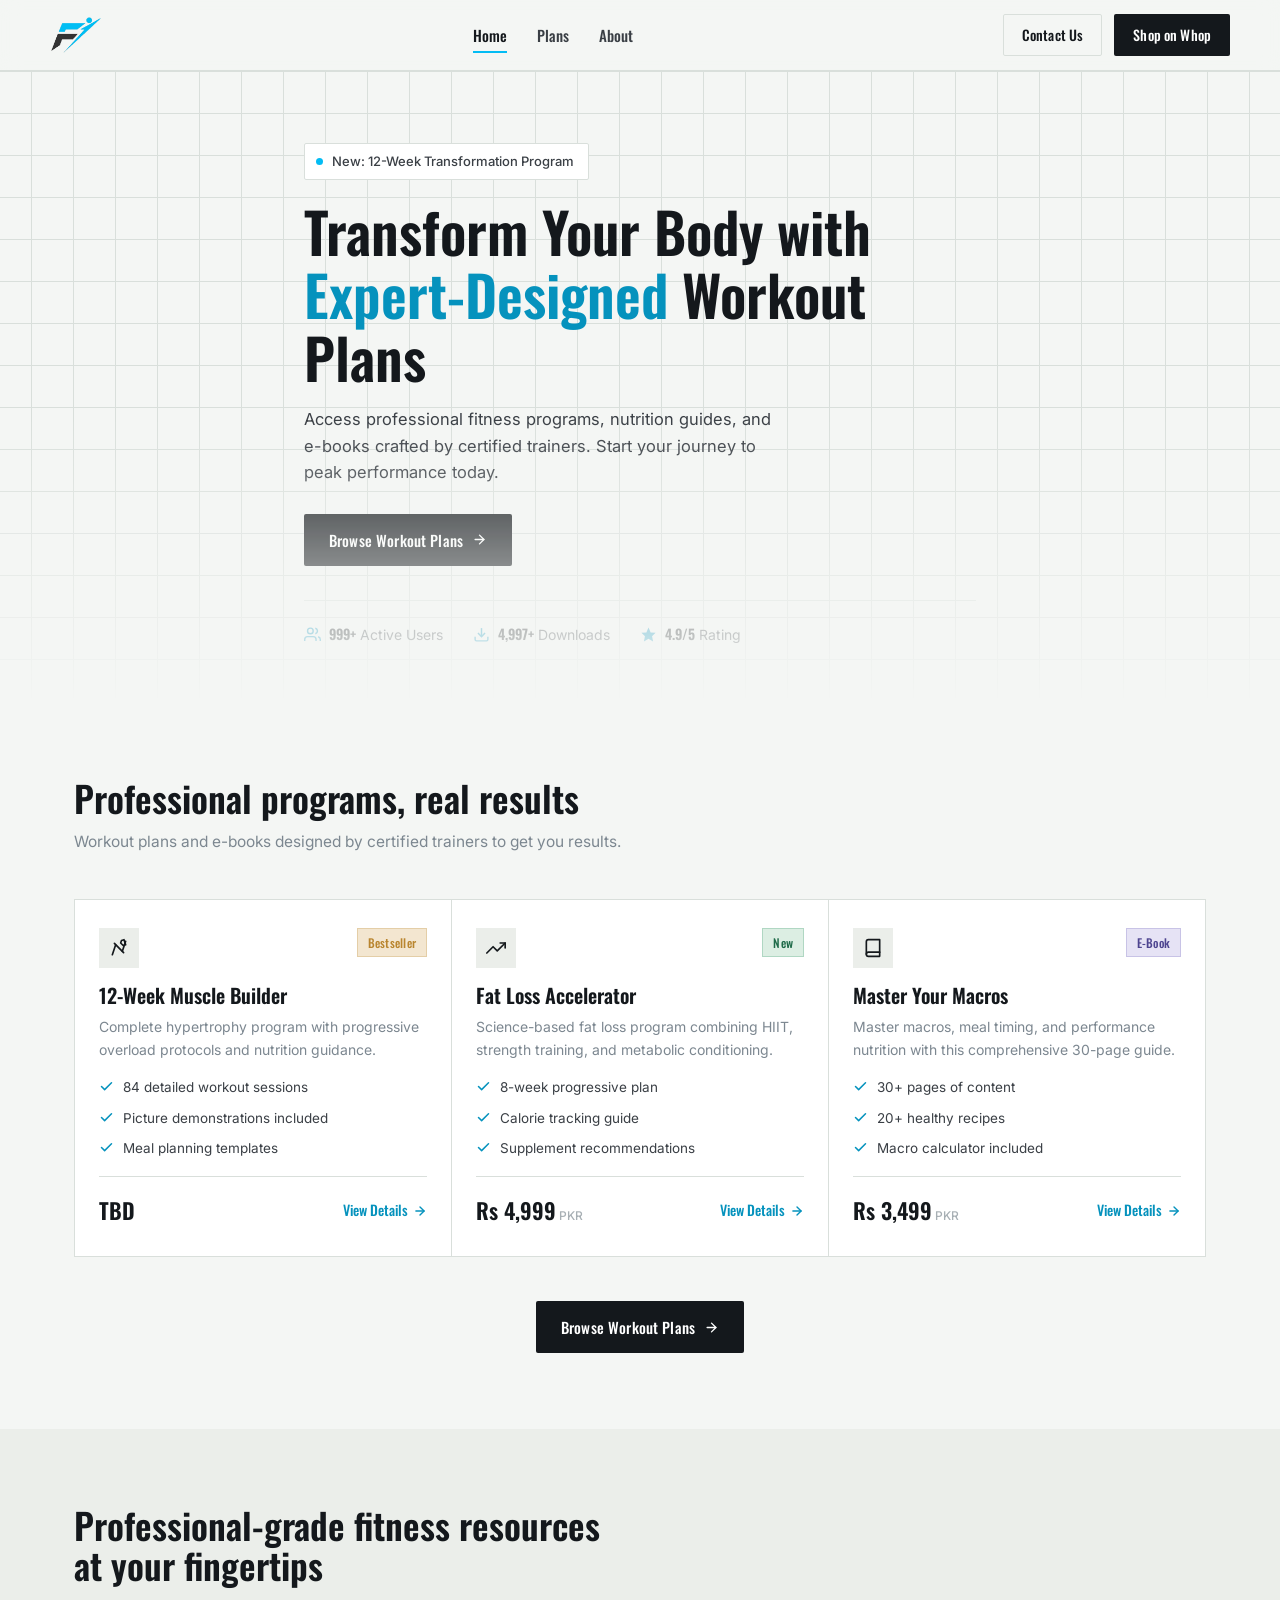
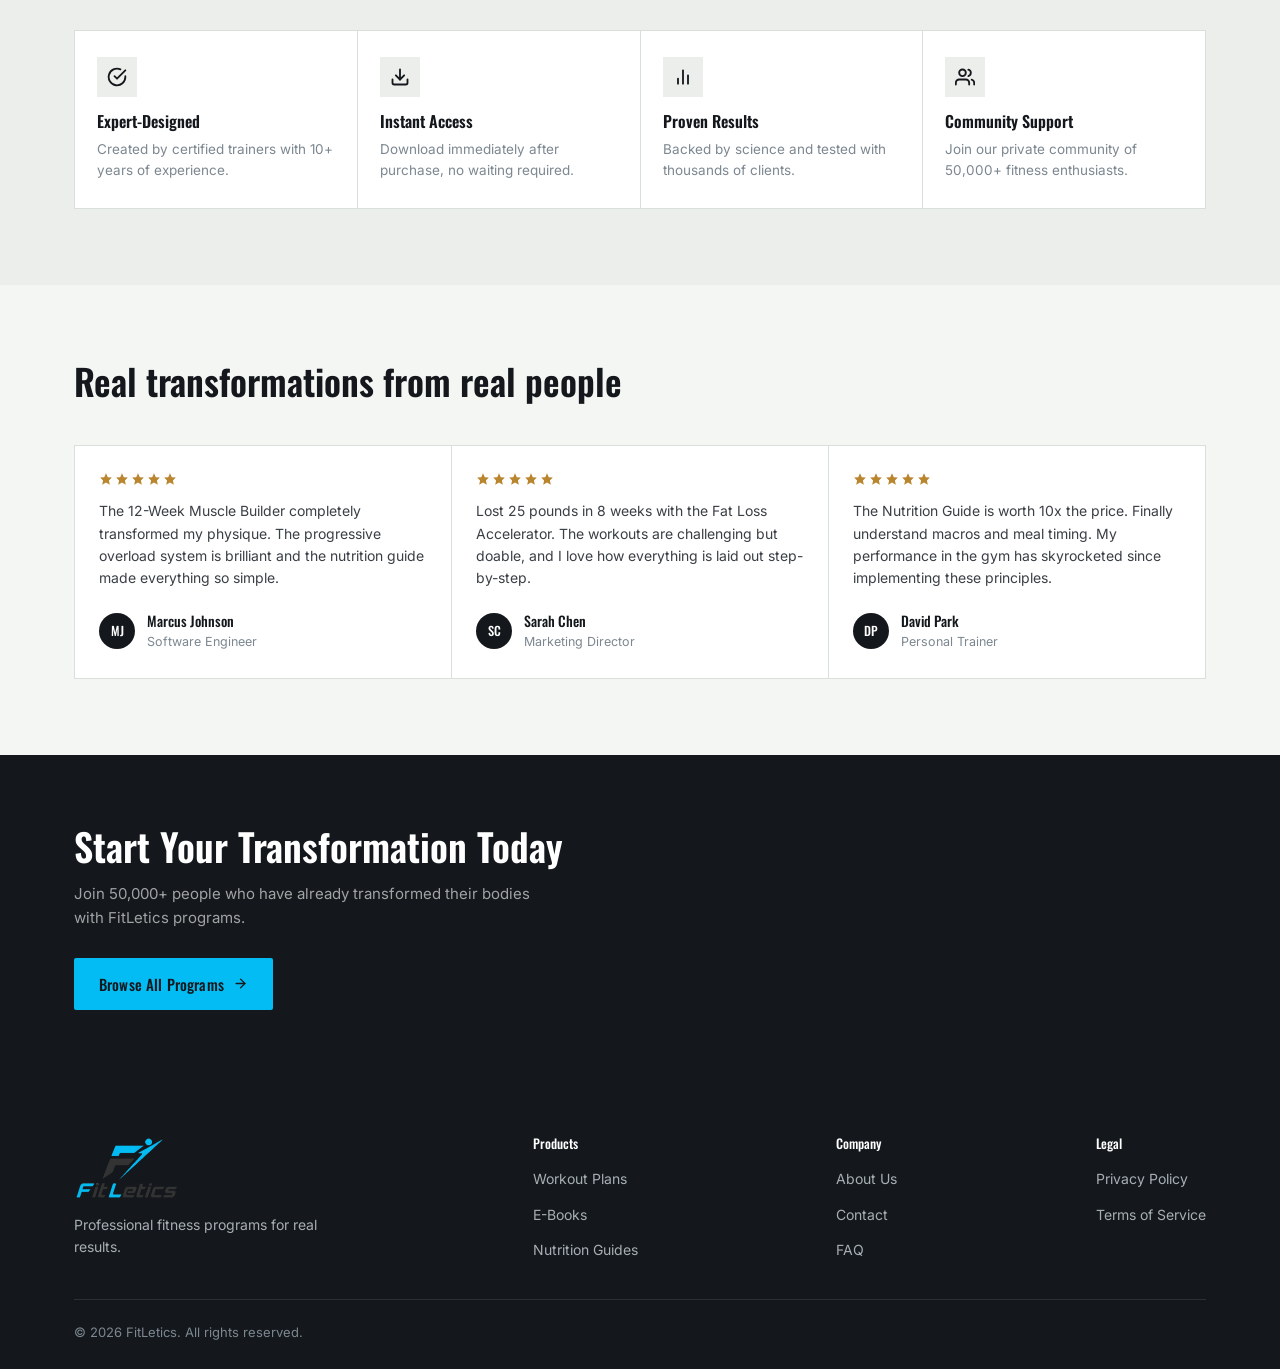
==== index.html @ b31dd3c3 "Add files via upload" ====
<!DOCTYPE html>
<html lang="en">
<head>
<meta charset="UTF-8">
<meta name="viewport" content="width=device-width, initial-scale=1.0">
<title>FitLetics — Transform Your Body with Expert-Designed Workout Plans</title>
<meta name="description" content="Professional workout programs, nutrition guides, and e-books crafted by certified trainers.">
<link rel="icon" href="[data-uri]">
<link rel="preconnect" href="https://fonts.googleapis.com">
<link href="https://fonts.googleapis.com/css2?family=Oswald:wght@400;500;600;700&family=Inter:wght@400;500;600;700&display=swap" rel="stylesheet">
<link rel="stylesheet" href="style.css">
</head>
<body>

<header class="site-header">
  <div class="wrap nav">
    <a href="index.html" class="nav-logo">
      <img src="[data-uri]" alt="FitLetics logo">
    </a>
    <nav class="nav-links">
      <a href="index.html" class="active">Home</a>
      <a href="plans.html">Plans</a>
      <a href="about.html">About</a>
    </nav>
    <div class="nav-cta">
      <a href="mailto:hellofitletics@gmail.com" class="btn btn-outline btn-sm">Contact Us</a>
      <a href="https://whop.com/fitletics" target="_blank" rel="noopener" class="btn btn-primary btn-sm">Shop on Whop</a>
    </div>
    <button class="nav-toggle" aria-label="Toggle menu">
      <span></span><span></span><span></span>
    </button>
  </div>
</header>

<section class="hero-v2">
  <div class="wrap">
    <span class="pill-badge"><span class="dot"></span>New: 12-Week Transformation Program</span>
    <h1>Transform Your Body with <span class="accent">Expert-Designed</span> Workout Plans</h1>
    <p>Access professional fitness programs, nutrition guides, and e-books crafted by certified trainers. Start your journey to peak performance today.</p>
    <a href="plans.html" class="btn btn-primary">
      Browse Workout Plans
      <svg viewBox="0 0 24 24" fill="none" stroke="currentColor" stroke-width="2.2" stroke-linecap="round" stroke-linejoin="round"><line x1="5" y1="12" x2="19" y2="12"/><polyline points="12 5 19 12 12 19"/></svg>
    </a>

    <div class="hero-stats">
      <div class="hero-stat">
        <svg viewBox="0 0 24 24" fill="none" stroke="currentColor" stroke-width="2"><path d="M17 21v-2a4 4 0 0 0-4-4H5a4 4 0 0 0-4 4v2"/><circle cx="9" cy="7" r="4"/><path d="M23 21v-2a4 4 0 0 0-3-3.87"/><path d="M16 3.13a4 4 0 0 1 0 7.75"/></svg>
        <span><strong class="count-up" data-count-to="1000" data-suffix="+">0</strong> Active Users</span>
      </div>
      <div class="hero-stat">
        <svg viewBox="0 0 24 24" fill="none" stroke="currentColor" stroke-width="2"><path d="M21 15v4a2 2 0 0 1-2 2H5a2 2 0 0 1-2-2v-4"/><polyline points="7 10 12 15 17 10"/><line x1="12" y1="15" x2="12" y2="3"/></svg>
        <span><strong class="count-up" data-count-to="5000" data-suffix="+">0</strong> Downloads</span>
      </div>
      <div class="hero-stat">
        <span class="stars">
          <svg viewBox="0 0 24 24" fill="currentColor"><polygon points="12 2 15 9 22 9.5 17 14.5 18.5 22 12 18 5.5 22 7 14.5 2 9.5 9 9"/></svg>
        </span>
        <span><strong>4.9/5</strong> Rating</span>
      </div>
    </div>
  </div>
</section>

<section class="featured">
  <div class="wrap">
    <div class="section-head">
      <h2>Professional programs, real results</h2>
      <p>Workout plans and e-books designed by certified trainers to get you results.</p>
    </div>
    <div class="feature-grid">

      <div class="feature-card">
        <div class="feature-card-top">
          <div class="icon-box">
            <svg viewBox="0 0 24 24" fill="none" stroke="currentColor" stroke-width="2" stroke-linecap="round" stroke-linejoin="round"><path d="M6.5 6.5 17.5 17.5"/><path d="m21 3-3 1-1 3 3 3 3-1z" transform="translate(-3 -1)"/><path d="M4 20 8 8"/><path d="M20 4 16 16"/></svg>
          </div>
          <span class="tag tag-amber">Bestseller</span>
        </div>
        <h3>12-Week Muscle Builder</h3>
        <p>Complete hypertrophy program with progressive overload protocols and nutrition guidance.</p>
        <ul class="feature-list">
          <li>
            <svg viewBox="0 0 24 24" fill="none" stroke="currentColor" stroke-width="2.4" stroke-linecap="round" stroke-linejoin="round"><polyline points="20 6 9 17 4 12"/></svg>
            84 detailed workout sessions
          </li>
          <li>
            <svg viewBox="0 0 24 24" fill="none" stroke="currentColor" stroke-width="2.4" stroke-linecap="round" stroke-linejoin="round"><polyline points="20 6 9 17 4 12"/></svg>
            Picture demonstrations included
          </li>
          <li>
            <svg viewBox="0 0 24 24" fill="none" stroke="currentColor" stroke-width="2.4" stroke-linecap="round" stroke-linejoin="round"><polyline points="20 6 9 17 4 12"/></svg>
            Meal planning templates
          </li>
        </ul>
        <div class="feature-card-foot">
          <div class="price">TBD</div>
          <a href="plans.html">
            View Details
            <svg viewBox="0 0 24 24" fill="none" stroke="currentColor" stroke-width="2.4" stroke-linecap="round" stroke-linejoin="round"><line x1="5" y1="12" x2="19" y2="12"/><polyline points="12 5 19 12 12 19"/></svg>
          </a>
        </div>
      </div>

      <div class="feature-card">
        <div class="feature-card-top">
          <div class="icon-box">
            <svg viewBox="0 0 24 24" fill="none" stroke="currentColor" stroke-width="2" stroke-linecap="round" stroke-linejoin="round"><polyline points="23 6 13.5 15.5 8.5 10.5 1 18"/><polyline points="17 6 23 6 23 12"/></svg>
          </div>
          <span class="tag tag-green">New</span>
        </div>
        <h3>Fat Loss Accelerator</h3>
        <p>Science-based fat loss program combining HIIT, strength training, and metabolic conditioning.</p>
        <ul class="feature-list">
          <li>
            <svg viewBox="0 0 24 24" fill="none" stroke="currentColor" stroke-width="2.4" stroke-linecap="round" stroke-linejoin="round"><polyline points="20 6 9 17 4 12"/></svg>
            8-week progressive plan
          </li>
          <li>
            <svg viewBox="0 0 24 24" fill="none" stroke="currentColor" stroke-width="2.4" stroke-linecap="round" stroke-linejoin="round"><polyline points="20 6 9 17 4 12"/></svg>
            Calorie tracking guide
          </li>
          <li>
            <svg viewBox="0 0 24 24" fill="none" stroke="currentColor" stroke-width="2.4" stroke-linecap="round" stroke-linejoin="round"><polyline points="20 6 9 17 4 12"/></svg>
            Supplement recommendations
          </li>
        </ul>
        <div class="feature-card-foot">
          <div class="price">Rs 4,999<span>PKR</span></div>
          <a href="plans.html">
            View Details
            <svg viewBox="0 0 24 24" fill="none" stroke="currentColor" stroke-width="2.4" stroke-linecap="round" stroke-linejoin="round"><line x1="5" y1="12" x2="19" y2="12"/><polyline points="12 5 19 12 12 19"/></svg>
          </a>
        </div>
      </div>

      <div class="feature-card">
        <div class="feature-card-top">
          <div class="icon-box">
            <svg viewBox="0 0 24 24" fill="none" stroke="currentColor" stroke-width="2" stroke-linecap="round" stroke-linejoin="round"><path d="M4 19.5A2.5 2.5 0 0 1 6.5 17H20"/><path d="M6.5 2H20v20H6.5A2.5 2.5 0 0 1 4 19.5v-15A2.5 2.5 0 0 1 6.5 2z"/></svg>
          </div>
          <span class="tag tag-violet">E-Book</span>
        </div>
        <h3>Master Your Macros</h3>
        <p>Master macros, meal timing, and performance nutrition with this comprehensive 30-page guide.</p>
        <ul class="feature-list">
          <li>
            <svg viewBox="0 0 24 24" fill="none" stroke="currentColor" stroke-width="2.4" stroke-linecap="round" stroke-linejoin="round"><polyline points="20 6 9 17 4 12"/></svg>
            30+ pages of content
          </li>
          <li>
            <svg viewBox="0 0 24 24" fill="none" stroke="currentColor" stroke-width="2.4" stroke-linecap="round" stroke-linejoin="round"><polyline points="20 6 9 17 4 12"/></svg>
            20+ healthy recipes
          </li>
          <li>
            <svg viewBox="0 0 24 24" fill="none" stroke="currentColor" stroke-width="2.4" stroke-linecap="round" stroke-linejoin="round"><polyline points="20 6 9 17 4 12"/></svg>
            Macro calculator included
          </li>
        </ul>
        <div class="feature-card-foot">
          <div class="price">Rs 3,499<span>PKR</span></div>
          <a href="plans.html">
            View Details
            <svg viewBox="0 0 24 24" fill="none" stroke="currentColor" stroke-width="2.4" stroke-linecap="round" stroke-linejoin="round"><line x1="5" y1="12" x2="19" y2="12"/><polyline points="12 5 19 12 12 19"/></svg>
          </a>
        </div>
      </div>

    </div>

    <div style="text-align:center; margin-top:44px;">
      <a href="plans.html" class="btn btn-primary">
        Browse Workout Plans
        <svg viewBox="0 0 24 24" fill="none" stroke="currentColor" stroke-width="2.2" stroke-linecap="round" stroke-linejoin="round"><line x1="5" y1="12" x2="19" y2="12"/><polyline points="12 5 19 12 12 19"/></svg>
      </a>
    </div>
  </div>
</section>

<section class="why" style="background:var(--paper-2);">
  <div class="wrap">
    <div class="section-head">
      <h2>Professional-grade fitness resources at your fingertips</h2>
    </div>
    <div class="why-grid">
      <div class="why-item">
        <div class="icon-box">
          <svg viewBox="0 0 24 24" fill="none" stroke="currentColor" stroke-width="2.2" stroke-linecap="round" stroke-linejoin="round"><path d="M22 11.08V12a10 10 0 1 1-5.93-9.14"/><polyline points="22 4 12 14.01 9 11.01"/></svg>
        </div>
        <h3>Expert-Designed</h3>
        <p>Created by certified trainers with 10+ years of experience.</p>
      </div>
      <div class="why-item">
        <div class="icon-box">
          <svg viewBox="0 0 24 24" fill="none" stroke="currentColor" stroke-width="2.2" stroke-linecap="round" stroke-linejoin="round"><path d="M21 15v4a2 2 0 0 1-2 2H5a2 2 0 0 1-2-2v-4"/><polyline points="7 10 12 15 17 10"/><line x1="12" y1="15" x2="12" y2="3"/></svg>
        </div>
        <h3>Instant Access</h3>
        <p>Download immediately after purchase, no waiting required.</p>
      </div>
      <div class="why-item">
        <div class="icon-box">
          <svg viewBox="0 0 24 24" fill="none" stroke="currentColor" stroke-width="2.2" stroke-linecap="round" stroke-linejoin="round"><line x1="18" y1="20" x2="18" y2="10"/><line x1="12" y1="20" x2="12" y2="4"/><line x1="6" y1="20" x2="6" y2="14"/></svg>
        </div>
        <h3>Proven Results</h3>
        <p>Backed by science and tested with thousands of clients.</p>
      </div>
      <div class="why-item">
        <div class="icon-box">
          <svg viewBox="0 0 24 24" fill="none" stroke="currentColor" stroke-width="2.2" stroke-linecap="round" stroke-linejoin="round"><path d="M17 21v-2a4 4 0 0 0-4-4H5a4 4 0 0 0-4 4v2"/><circle cx="9" cy="7" r="4"/><path d="M23 21v-2a4 4 0 0 0-3-3.87"/><path d="M16 3.13a4 4 0 0 1 0 7.75"/></svg>
        </div>
        <h3>Community Support</h3>
        <p>Join our private community of 50,000+ fitness enthusiasts.</p>
      </div>
    </div>
  </div>
</section>

<section class="testimonials">
  <div class="wrap">
    <div class="section-head">
      <h2>Real transformations from real people</h2>
    </div>
    <div class="testi-grid">
      <div class="testi-card">
        <div class="stars">
          <svg viewBox="0 0 24 24" fill="currentColor"><polygon points="12 2 15 9 22 9.5 17 14.5 18.5 22 12 18 5.5 22 7 14.5 2 9.5 9 9"/></svg>
          <svg viewBox="0 0 24 24" fill="currentColor"><polygon points="12 2 15 9 22 9.5 17 14.5 18.5 22 12 18 5.5 22 7 14.5 2 9.5 9 9"/></svg>
          <svg viewBox="0 0 24 24" fill="currentColor"><polygon points="12 2 15 9 22 9.5 17 14.5 18.5 22 12 18 5.5 22 7 14.5 2 9.5 9 9"/></svg>
          <svg viewBox="0 0 24 24" fill="currentColor"><polygon points="12 2 15 9 22 9.5 17 14.5 18.5 22 12 18 5.5 22 7 14.5 2 9.5 9 9"/></svg>
          <svg viewBox="0 0 24 24" fill="currentColor"><polygon points="12 2 15 9 22 9.5 17 14.5 18.5 22 12 18 5.5 22 7 14.5 2 9.5 9 9"/></svg>
        </div>
        <p>The 12-Week Muscle Builder completely transformed my physique. The progressive overload system is brilliant and the nutrition guide made everything so simple.</p>
        <div class="testi-person">
          <div class="testi-avatar">MJ</div>
          <div>
            <div class="name">Marcus Johnson</div>
            <div class="role">Software Engineer</div>
          </div>
        </div>
      </div>

      <div class="testi-card">
        <div class="stars">
          <svg viewBox="0 0 24 24" fill="currentColor"><polygon points="12 2 15 9 22 9.5 17 14.5 18.5 22 12 18 5.5 22 7 14.5 2 9.5 9 9"/></svg>
          <svg viewBox="0 0 24 24" fill="currentColor"><polygon points="12 2 15 9 22 9.5 17 14.5 18.5 22 12 18 5.5 22 7 14.5 2 9.5 9 9"/></svg>
          <svg viewBox="0 0 24 24" fill="currentColor"><polygon points="12 2 15 9 22 9.5 17 14.5 18.5 22 12 18 5.5 22 7 14.5 2 9.5 9 9"/></svg>
          <svg viewBox="0 0 24 24" fill="currentColor"><polygon points="12 2 15 9 22 9.5 17 14.5 18.5 22 12 18 5.5 22 7 14.5 2 9.5 9 9"/></svg>
          <svg viewBox="0 0 24 24" fill="currentColor"><polygon points="12 2 15 9 22 9.5 17 14.5 18.5 22 12 18 5.5 22 7 14.5 2 9.5 9 9"/></svg>
        </div>
        <p>Lost 25 pounds in 8 weeks with the Fat Loss Accelerator. The workouts are challenging but doable, and I love how everything is laid out step-by-step.</p>
        <div class="testi-person">
          <div class="testi-avatar">SC</div>
          <div>
            <div class="name">Sarah Chen</div>
            <div class="role">Marketing Director</div>
          </div>
        </div>
      </div>

      <div class="testi-card">
        <div class="stars">
          <svg viewBox="0 0 24 24" fill="currentColor"><polygon points="12 2 15 9 22 9.5 17 14.5 18.5 22 12 18 5.5 22 7 14.5 2 9.5 9 9"/></svg>
          <svg viewBox="0 0 24 24" fill="currentColor"><polygon points="12 2 15 9 22 9.5 17 14.5 18.5 22 12 18 5.5 22 7 14.5 2 9.5 9 9"/></svg>
          <svg viewBox="0 0 24 24" fill="currentColor"><polygon points="12 2 15 9 22 9.5 17 14.5 18.5 22 12 18 5.5 22 7 14.5 2 9.5 9 9"/></svg>
          <svg viewBox="0 0 24 24" fill="currentColor"><polygon points="12 2 15 9 22 9.5 17 14.5 18.5 22 12 18 5.5 22 7 14.5 2 9.5 9 9"/></svg>
          <svg viewBox="0 0 24 24" fill="currentColor"><polygon points="12 2 15 9 22 9.5 17 14.5 18.5 22 12 18 5.5 22 7 14.5 2 9.5 9 9"/></svg>
        </div>
        <p>The Nutrition Guide is worth 10x the price. Finally understand macros and meal timing. My performance in the gym has skyrocketed since implementing these principles.</p>
        <div class="testi-person">
          <div class="testi-avatar">DP</div>
          <div>
            <div class="name">David Park</div>
            <div class="role">Personal Trainer</div>
          </div>
        </div>
      </div>
    </div>
  </div>
</section>

<section class="cta-band">
  <div class="wrap">
    <h2>Start Your Transformation Today</h2>
    <p>Join 50,000+ people who have already transformed their bodies with FitLetics programs.</p>
    <div class="btn-row">
      <a href="plans.html" class="btn btn-primary">
        Browse All Programs
        <svg viewBox="0 0 24 24" fill="none" stroke="currentColor" stroke-width="2.2" stroke-linecap="round" stroke-linejoin="round"><line x1="5" y1="12" x2="19" y2="12"/><polyline points="12 5 19 12 12 19"/></svg>
      </a>
    </div>
  </div>
</section>

<footer>
  <div class="wrap">
    <div class="footer-top">
      <div>
        <a href="index.html" class="footer-logo">
          <img src="[data-uri]" alt="FitLetics logo">
        </a>
        <p style="max-width:260px; font-size:14px; color:var(--steel-light);">Professional fitness programs for real results.</p>
      </div>
      <div class="footer-col">
        <h4>Products</h4>
        <ul>
          <li><a href="plans.html">Workout Plans</a></li>
          <li><a href="plans.html">E-Books</a></li>
          <li><a href="plans.html">Nutrition Guides</a></li>
        </ul>
      </div>
      <div class="footer-col">
        <h4>Company</h4>
        <ul>
          <li><a href="about.html">About Us</a></li>
          <li><a href="mailto:hellofitletics@gmail.com">Contact</a></li>
          <li><a href="plans.html#faq">FAQ</a></li>
        </ul>
      </div>
      <div class="footer-col">
        <h4>Legal</h4>
        <ul>
          <li><a href="#">Privacy Policy</a></li>
          <li><a href="#">Terms of Service</a></li>
        </ul>
      </div>
    </div>
    <div class="footer-bottom">
      <span>&copy; 2026 FitLetics. All rights reserved.</span>
    </div>
  </div>
</footer>

<script>
document.addEventListener('DOMContentLoaded', () => {
  var toggle = document.querySelector('.nav-toggle');
  var links = document.querySelector('.nav-links');
  if (toggle && links) {
    toggle.addEventListener('click', function () {
      links.classList.toggle('open');
    });
  }
  document.querySelectorAll('.faq-item').forEach(function (item) {
    var q = item.querySelector('.faq-q');
    if (!q) return;
    q.addEventListener('click', function () {
      var wasOpen = item.classList.contains('open');
      document.querySelectorAll('.faq-item.open').forEach(function (i) {
        i.classList.remove('open');
      });
      if (!wasOpen) item.classList.add('open');
    });
  });

  // Number count-up animation
  document.querySelectorAll('.count-up').forEach(function (el) {
    var target = parseInt(el.getAttribute('data-count-to'), 10) || 0;
    var suffix = el.getAttribute('data-suffix') || '';
    var duration = 1600;
    var played = false;

    function run() {
      if (played) return;
      played = true;
      var start = null;
      function step(timestamp) {
        if (!start) start = timestamp;
        var progress = Math.min((timestamp - start) / duration, 1);
        var eased = 1 - Math.pow(1 - progress, 3);
        var value = Math.floor(eased * target);
        el.textContent = value.toLocaleString('en-US') + suffix;
        if (progress < 1) {
          requestAnimationFrame(step);
        } else {
          el.textContent = target.toLocaleString('en-US') + suffix;
        }
      }
      requestAnimationFrame(step);
    }

    if ('IntersectionObserver' in window) {
      var observer = new IntersectionObserver(function (entries) {
        entries.forEach(function (entry) {
          if (entry.isIntersecting) {
            run();
            observer.disconnect();
          }
        });
      }, { threshold: 0.4 });
      observer.observe(el);
    } else {
      run();
    }
  });
});
</script>
<script src="script.js"></script>
</body>
</html>
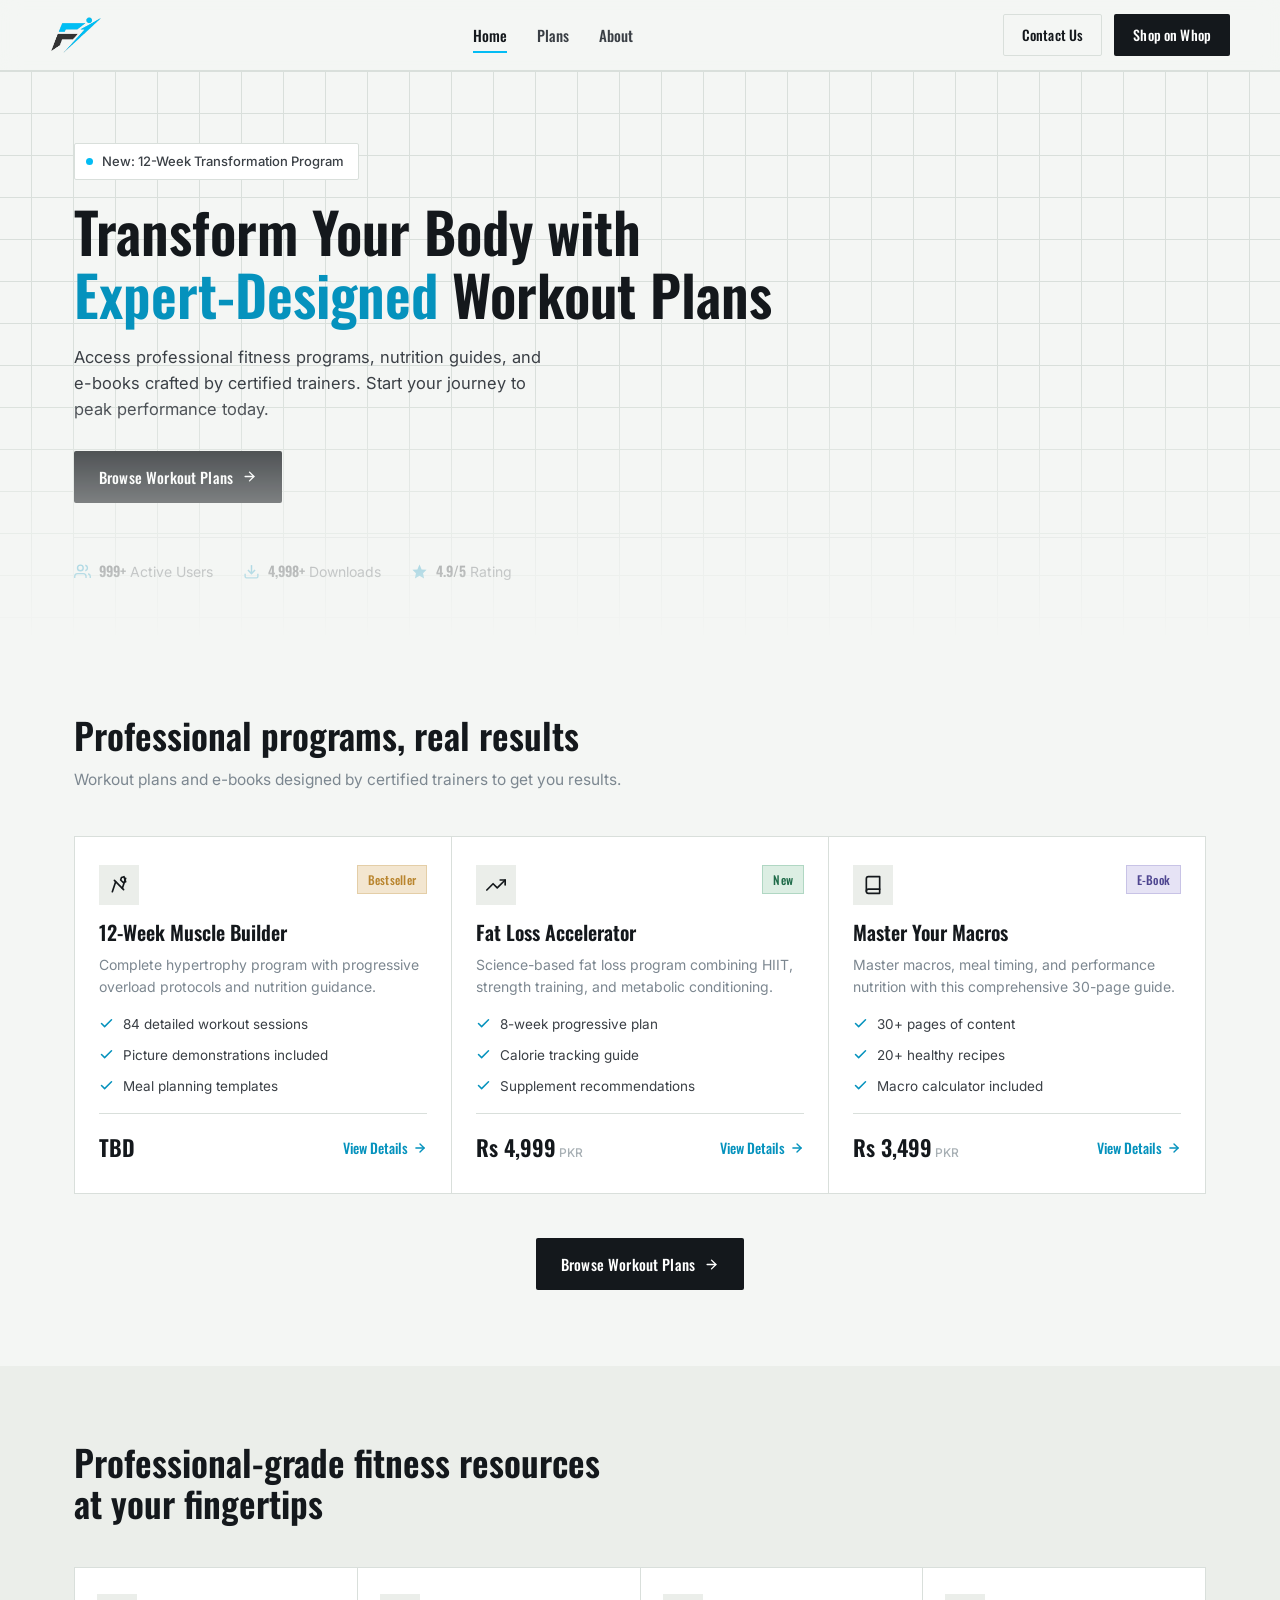
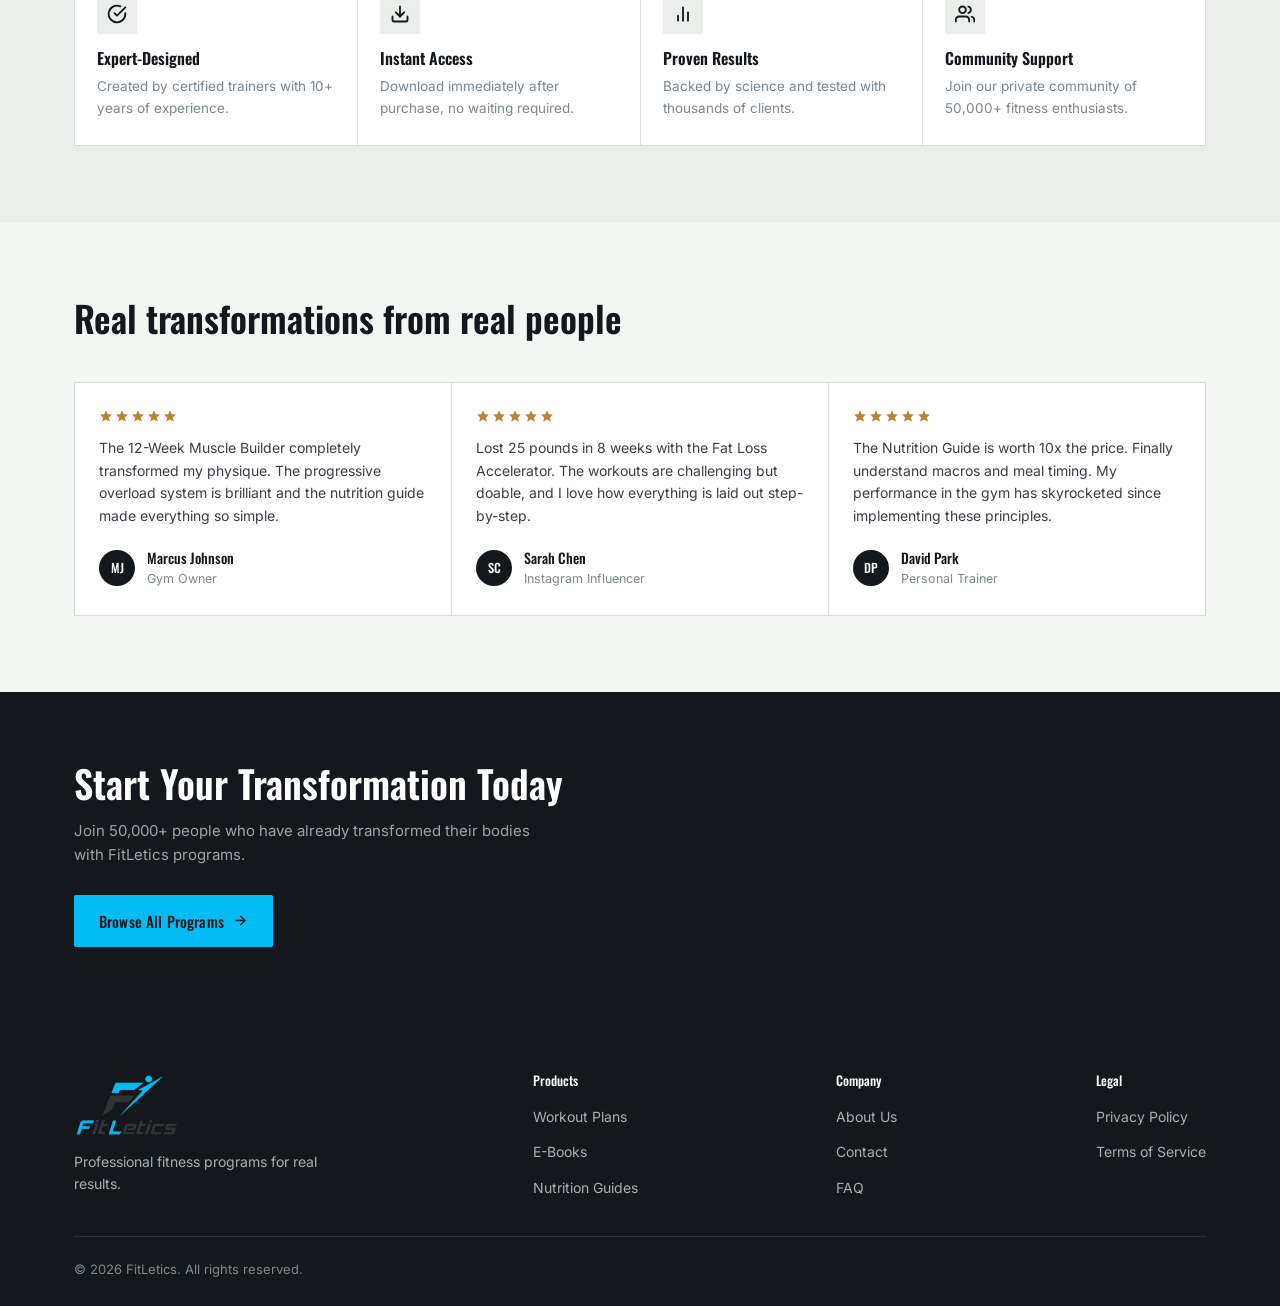
==== commit 52a73394: "Add files via upload" ====
--- a/index.html
+++ b/index.html
@@ -233,7 +233,7 @@
           <div class="testi-avatar">MJ</div>
           <div>
             <div class="name">Marcus Johnson</div>
-            <div class="role">Software Engineer</div>
+            <div class="role">Gym Owner</div>
           </div>
         </div>
       </div>
@@ -251,7 +251,7 @@
           <div class="testi-avatar">SC</div>
           <div>
             <div class="name">Sarah Chen</div>
-            <div class="role">Marketing Director</div>
+            <div class="role">Instagram Influencer</div>
           </div>
         </div>
       </div>
@@ -390,8 +390,32 @@
       run();
     }
   });
-});
-</script>
+
+  // Scroll reveal -- sections and cards "draft in" as they enter view
+  var revealSelectors = [
+    '.section-head', '.feature-card', '.why-item', '.testi-card', '.value-card',
+    '.story-block .stat-col', '.story-block > div:last-child',
+    '.about-hero .wrap > div', '.hero-visual',
+    '.plans-hero .wrap > *', '.video-section .wrap > *',
+    '.cta-band .wrap > *'
+  ];
+  var revealEls = document.querySelectorAll(revealSelectors.join(','));
+  revealEls.forEach(function (el) { el.classList.add('reveal'); });
+
+  if ('IntersectionObserver' in window && revealEls.length) {
+    var io = new IntersectionObserver(function (entries) {
+      entries.forEach(function (entry) {
+        if (entry.isIntersecting) {
+          entry.target.classList.add('is-visible');
+          io.unobserve(entry.target);
+        }
+      });
+    }, { threshold: 0.15, rootMargin: '0px 0px -40px 0px' });
+    revealEls.forEach(function (el) { io.observe(el); });
+  } else {
+    revealEls.forEach(function (el) { el.classList.add('is-visible'); });
+  }
+});</script>
 <script src="script.js"></script>
 </body>
 </html>
--- a/style.css
+++ b/style.css
@@ -206,7 +206,7 @@
   -webkit-mask-image: linear-gradient(to bottom, black, black 55%, transparent 100%);
   mask-image: linear-gradient(to bottom, black, black 55%, transparent 100%);
 }
-.hero-v2 .wrap{ max-width: 720px; }
+.hero-v2 .wrap h1{ max-width: 720px; }
 .hero-v2 h1{
   font-size: clamp(34px, 5.6vw, 56px);
   margin: 20px 0 18px;
@@ -597,6 +597,39 @@
   .price{ font-size: 20px; }
 }
 
+/* =========================================================
+   Scroll reveal — elements "draft in" as they enter view
+   ========================================================= */
+.reveal{
+  opacity: 0;
+  transform: translateY(16px);
+  transition: opacity .6s cubic-bezier(.2,.7,.2,1), transform .6s cubic-bezier(.2,.7,.2,1);
+}
+.reveal.is-visible{
+  opacity: 1;
+  transform: none;
+}
+/* Sequential stagger within a grid — reads as panels being drawn in order */
+.feature-grid > .reveal:nth-child(1),
+.why-grid > .reveal:nth-child(1),
+.testi-grid > .reveal:nth-child(1),
+.values-grid > .reveal:nth-child(1){ transition-delay: 0s; }
+.feature-grid > .reveal:nth-child(2),
+.why-grid > .reveal:nth-child(2),
+.testi-grid > .reveal:nth-child(2),
+.values-grid > .reveal:nth-child(2){ transition-delay: .08s; }
+.feature-grid > .reveal:nth-child(3),
+.why-grid > .reveal:nth-child(3),
+.testi-grid > .reveal:nth-child(3),
+.values-grid > .reveal:nth-child(3){ transition-delay: .16s; }
+.feature-grid > .reveal:nth-child(4),
+.why-grid > .reveal:nth-child(4),
+.values-grid > .reveal:nth-child(4){ transition-delay: .24s; }
+
+@media (prefers-reduced-motion: reduce){
+  .reveal{ opacity:1; transform:none; transition:none; }
+}
+
 /* Focus visibility */
 a:focus-visible, button:focus-visible{
   outline: 2px solid var(--cyan-deep);
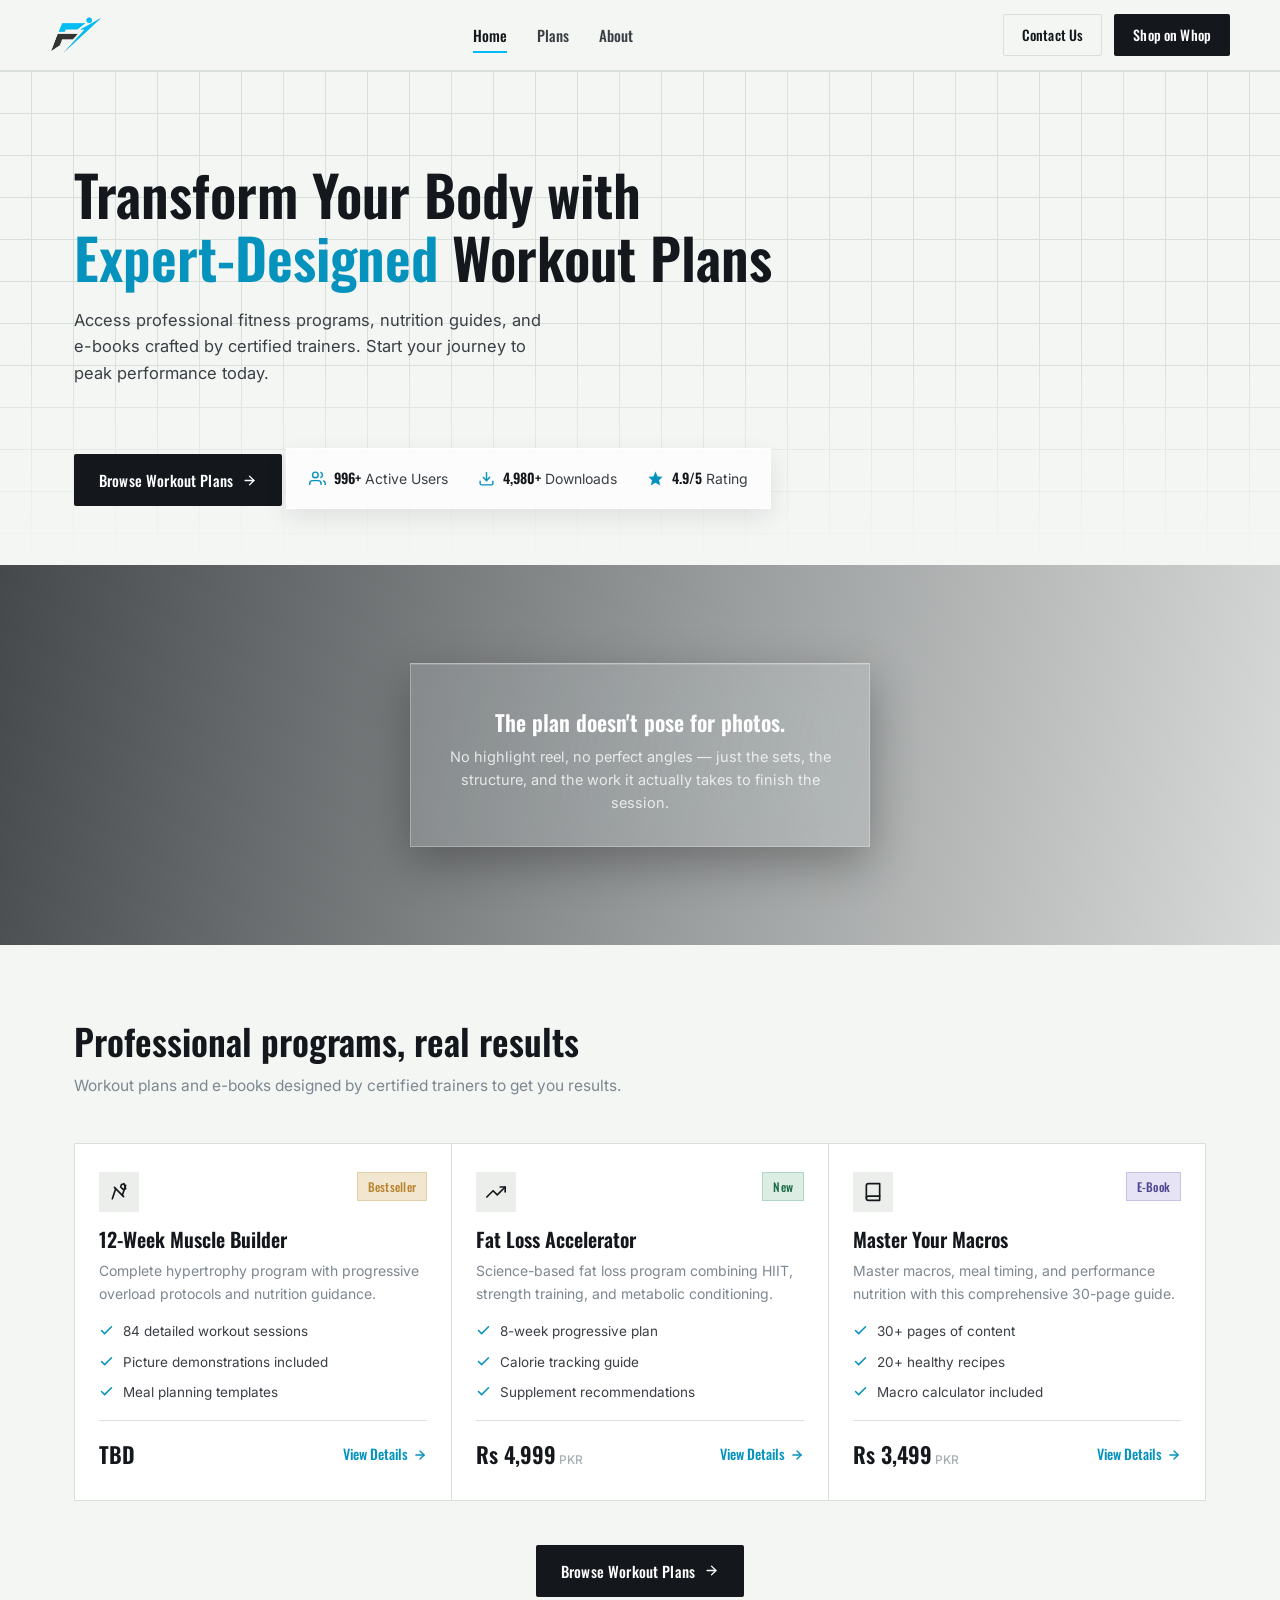
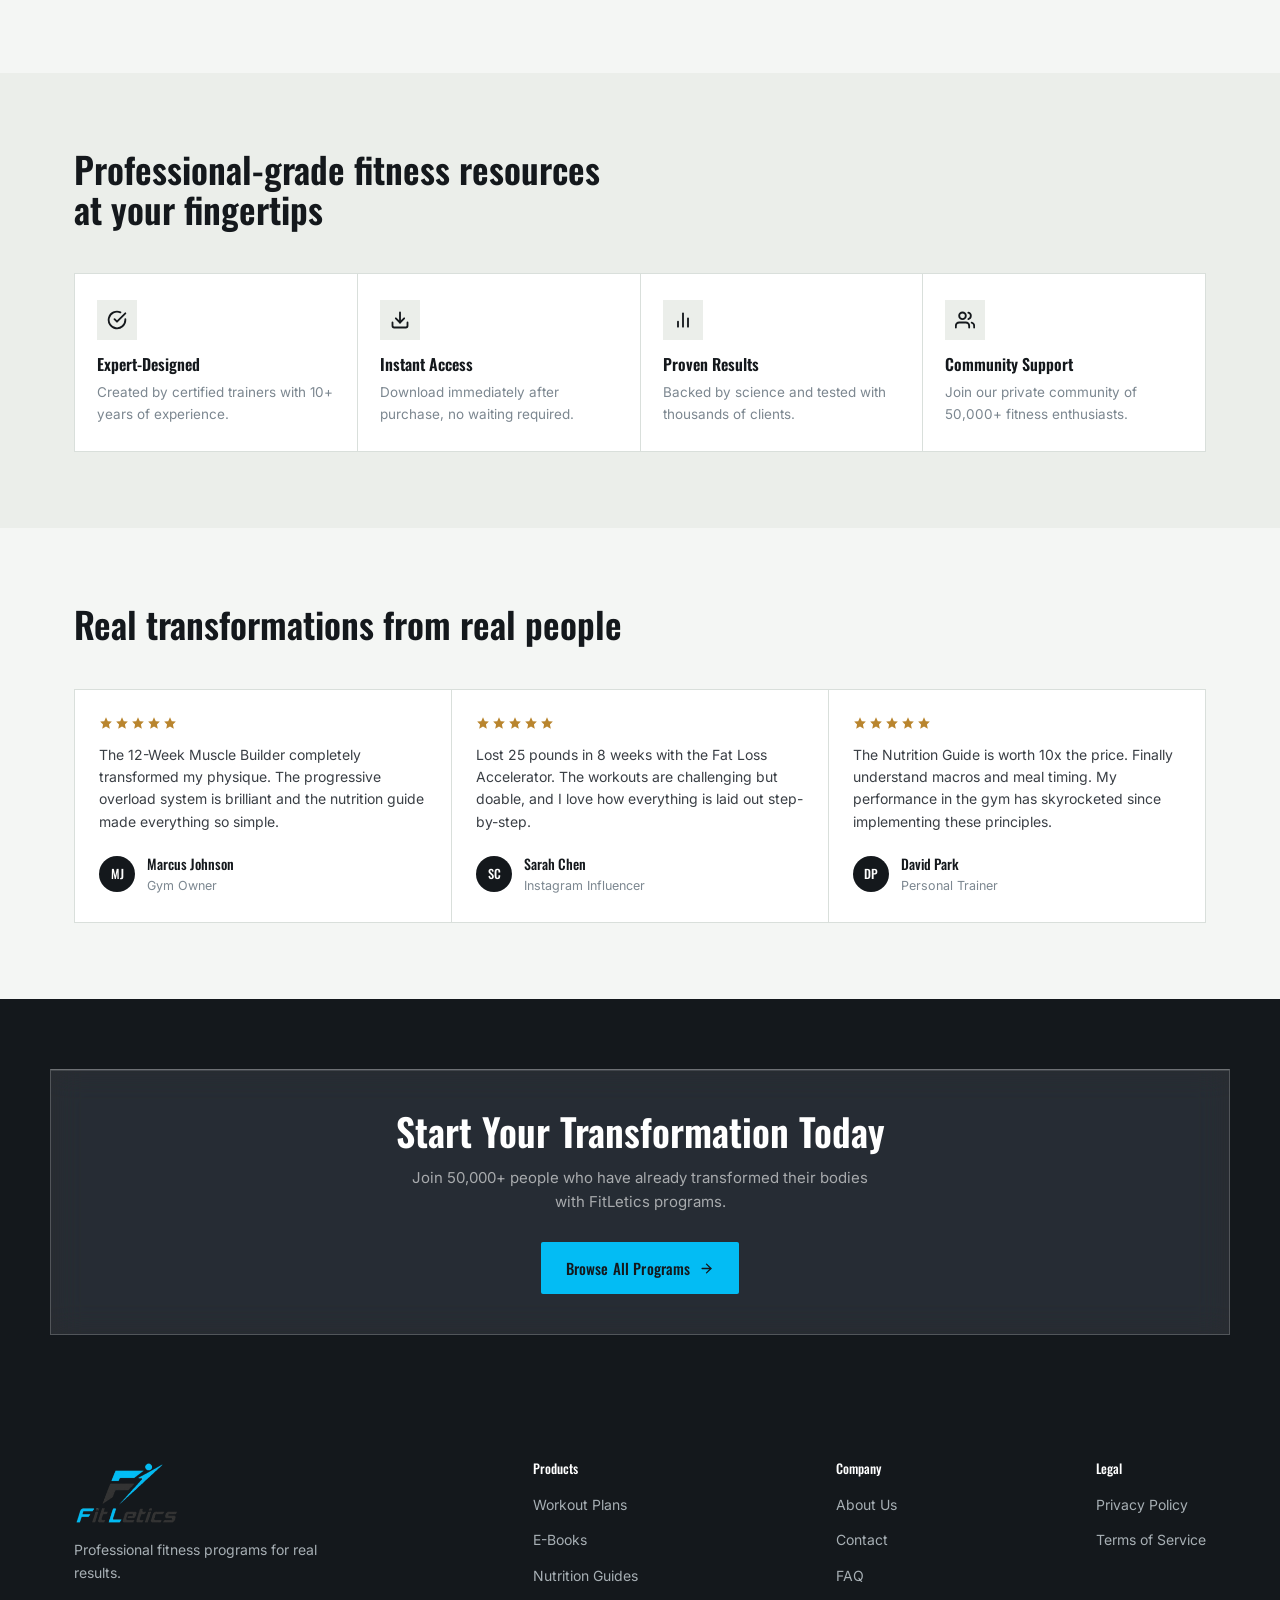
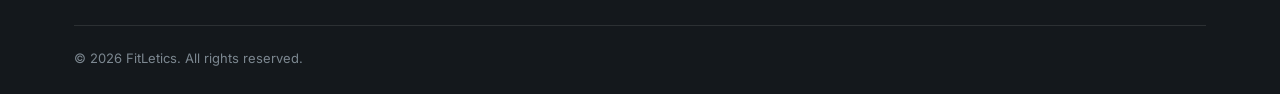
==== commit 383b3e21: "Add files via upload" ====
--- a/index.html
+++ b/index.html
@@ -34,7 +34,6 @@
 
 <section class="hero-v2">
   <div class="wrap">
-    <span class="pill-badge"><span class="dot"></span>New: 12-Week Transformation Program</span>
     <h1>Transform Your Body with <span class="accent">Expert-Designed</span> Workout Plans</h1>
     <p>Access professional fitness programs, nutrition guides, and e-books crafted by certified trainers. Start your journey to peak performance today.</p>
     <a href="plans.html" class="btn btn-primary">
@@ -42,7 +41,7 @@
       <svg viewBox="0 0 24 24" fill="none" stroke="currentColor" stroke-width="2.2" stroke-linecap="round" stroke-linejoin="round"><line x1="5" y1="12" x2="19" y2="12"/><polyline points="12 5 19 12 12 19"/></svg>
     </a>
 
-    <div class="hero-stats">
+    <div class="hero-stats liquid-glass">
       <div class="hero-stat">
         <svg viewBox="0 0 24 24" fill="none" stroke="currentColor" stroke-width="2"><path d="M17 21v-2a4 4 0 0 0-4-4H5a4 4 0 0 0-4 4v2"/><circle cx="9" cy="7" r="4"/><path d="M23 21v-2a4 4 0 0 0-3-3.87"/><path d="M16 3.13a4 4 0 0 1 0 7.75"/></svg>
         <span><strong class="count-up" data-count-to="1000" data-suffix="+">0</strong> Active Users</span>
@@ -57,6 +56,15 @@
         </span>
         <span><strong>4.9/5</strong> Rating</span>
       </div>
+    </div>
+  </div>
+</section>
+
+<section class="photo-band photo-band-home">
+  <div class="wrap">
+    <div class="glass-panel liquid-glass on-dark">
+      <h3>The plan doesn't pose for photos.</h3>
+      <p>No highlight reel, no perfect angles — just the sets, the structure, and the work it actually takes to finish the session.</p>
     </div>
   </div>
 </section>
@@ -278,7 +286,7 @@
 </section>
 
 <section class="cta-band">
-  <div class="wrap">
+  <div class="wrap liquid-glass on-dark">
     <h2>Start Your Transformation Today</h2>
     <p>Join 50,000+ people who have already transformed their bodies with FitLetics programs.</p>
     <div class="btn-row">
@@ -397,24 +405,76 @@
     '.story-block .stat-col', '.story-block > div:last-child',
     '.about-hero .wrap > div', '.hero-visual',
     '.plans-hero .wrap > *', '.video-section .wrap > *',
-    '.cta-band .wrap > *'
+    '.cta-band .wrap > *', '.photo-band .glass-panel'
   ];
-  var revealEls = document.querySelectorAll(revealSelectors.join(','));
+  var revealEls = Array.prototype.slice.call(document.querySelectorAll(revealSelectors.join(',')));
   revealEls.forEach(function (el) { el.classList.add('reveal'); });
 
-  if ('IntersectionObserver' in window && revealEls.length) {
-    var io = new IntersectionObserver(function (entries) {
-      entries.forEach(function (entry) {
-        if (entry.isIntersecting) {
-          entry.target.classList.add('is-visible');
-          io.unobserve(entry.target);
+  if (revealEls.length) {
+    var pending = revealEls.slice();
+    var checkReveal = function () {
+      var vh = window.innerHeight || document.documentElement.clientHeight;
+      pending = pending.filter(function (el) {
+        var rect = el.getBoundingClientRect();
+        if (rect.top < vh - 40 && rect.bottom > 0) {
+          el.classList.add('is-visible');
+          return false;
         }
+        return true;
       });
-    }, { threshold: 0.15, rootMargin: '0px 0px -40px 0px' });
-    revealEls.forEach(function (el) { io.observe(el); });
-  } else {
-    revealEls.forEach(function (el) { el.classList.add('is-visible'); });
+      if (!pending.length) {
+        window.removeEventListener('scroll', checkReveal);
+        window.removeEventListener('resize', checkReveal);
+      }
+    };
+    checkReveal();
+    window.addEventListener('scroll', checkReveal, { passive: true });
+    window.addEventListener('resize', checkReveal);
+    setTimeout(function () {
+      revealEls.forEach(function (el) { el.classList.add('is-visible'); });
+    }, 2500);
   }
+  // Liquid glass -- cursor-reactive specular highlight
+  document.querySelectorAll('.liquid-glass').forEach(function (el) {
+    el.addEventListener('mousemove', function (e) {
+      var rect = el.getBoundingClientRect();
+      var x = ((e.clientX - rect.left) / rect.width) * 100;
+      var y = ((e.clientY - rect.top) / rect.height) * 100;
+      el.style.setProperty('--mx', x + '%');
+      el.style.setProperty('--my', y + '%');
+    });
+  });
+
+  // Card tilt-on-hover -- subtle 3D tilt that tracks the cursor
+  var tiltEls = document.querySelectorAll('.feature-card, .testi-card, .value-card');
+  var isTouch = window.matchMedia ? window.matchMedia('(hover: none), (pointer: coarse)').matches : ('ontouchstart' in window);
+  if (!isTouch) {
+    tiltEls.forEach(function (el) {
+      el.style.transformStyle = 'preserve-3d';
+      el.addEventListener('mousemove', function (e) {
+        var rect = el.getBoundingClientRect();
+        var px = (e.clientX - rect.left) / rect.width - 0.5;
+        var py = (e.clientY - rect.top) / rect.height - 0.5;
+        var rotateX = (-py * 6).toFixed(2);
+        var rotateY = (px * 6).toFixed(2);
+        el.style.transform = 'perspective(800px) rotateX(' + rotateX + 'deg) rotateY(' + rotateY + 'deg) translateY(-3px)';
+      });
+      el.addEventListener('mouseleave', function () {
+        el.style.transform = '';
+      });
+    });
+  }
+
+  // Adaptive nav -- glass intensifies once the page is scrolled
+  var header = document.querySelector('.site-header');
+  if (header) {
+    var setHeaderState = function () {
+      header.classList.toggle('is-scrolled', window.scrollY > 12);
+    };
+    setHeaderState();
+    window.addEventListener('scroll', setHeaderState, { passive: true });
+  }
+
 });</script>
 <script src="script.js"></script>
 </body>
--- a/style.css
+++ b/style.css
@@ -104,14 +104,29 @@
   border: 1.5px solid transparent;
   border-radius: var(--radius-pill);
   cursor: pointer;
-  transition: background .15s ease, color .15s ease, border-color .15s ease;
-}
+  position: relative;
+  overflow: hidden;
+  transition: background .15s ease, color .15s ease, border-color .15s ease, transform .2s ease, box-shadow .2s ease;
+}
+.btn::before{
+  content:"";
+  position:absolute;
+  top:0; left:-120%;
+  width:60%; height:100%;
+  background: linear-gradient(115deg, transparent, rgba(255,255,255,0.35), transparent);
+  transform: skewX(-20deg);
+  transition: left .55s ease;
+  pointer-events: none;
+}
+.btn:hover::before{ left: 130%; }
+.btn:hover{ transform: translateY(-1px); }
+.btn:active{ transform: translateY(0); }
 .btn svg{ width:15px; height:15px; }
 .btn-primary{
   background: var(--ink);
   color: var(--white);
 }
-.btn-primary:hover{ background: var(--cyan-deep); }
+.btn-primary:hover{ background: var(--cyan-deep); box-shadow: 0 6px 18px rgba(5,146,189,0.3); }
 .btn-dark{
   background: var(--ink);
   color: var(--white);
@@ -150,7 +165,8 @@
   padding: 14px 0;
 }
 .nav-logo{ display:flex; align-items:center; gap:9px; }
-.nav-logo img{ height:38px; width:auto; }
+.nav-logo img{ height:38px; width:auto; transition: transform .3s cubic-bezier(.2,.7,.3,1); }
+.nav-logo:hover img{ transform: scale(1.06) rotate(-2deg); }
 
 .nav-links{
   display:flex;
@@ -198,6 +214,11 @@
   padding: 72px 0 56px;
   text-align:left;
   position:relative;
+}
+.hero-v2::before{
+  content:"";
+  position:absolute;
+  inset:0;
   background-image:
     linear-gradient(var(--line) 1px, transparent 1px),
     linear-gradient(90deg, var(--line) 1px, transparent 1px);
@@ -205,6 +226,32 @@
   background-position: center top;
   -webkit-mask-image: linear-gradient(to bottom, black, black 55%, transparent 100%);
   mask-image: linear-gradient(to bottom, black, black 55%, transparent 100%);
+  z-index: 0;
+  pointer-events: none;
+}
+.hero-v2 .wrap{ position:relative; z-index:1; }
+
+/* Hero content — staggered entrance on load (above the fold, so it
+   doesn't rely on the scroll-reveal system) */
+@keyframes heroIn{
+  from{ opacity:0; transform: translateY(16px); }
+  to{ opacity:1; transform:none; }
+}
+.hero-v2 .wrap > h1,
+.hero-v2 .wrap > p,
+.hero-v2 .wrap > .btn,
+.hero-v2 .wrap > .hero-stats{
+  opacity:0;
+  animation: heroIn .7s cubic-bezier(.2,.7,.3,1) forwards;
+}
+.hero-v2 .wrap > h1{ animation-delay: .05s; }
+.hero-v2 .wrap > p{ animation-delay: .16s; }
+.hero-v2 .wrap > .btn{ animation-delay: .27s; }
+.hero-v2 .wrap > .hero-stats{ animation-delay: .4s; }
+@media (prefers-reduced-motion: reduce){
+  .hero-v2 .wrap > h1, .hero-v2 .wrap > p, .hero-v2 .wrap > .btn, .hero-v2 .wrap > .hero-stats{
+    opacity:1; animation:none;
+  }
 }
 .hero-v2 .wrap h1{ max-width: 720px; }
 .hero-v2 h1{
@@ -278,8 +325,11 @@
   flex-direction:column;
   gap: 16px;
   position: relative;
-  transition: background .15s ease;
-}
+  transform-style: preserve-3d;
+  will-change: transform;
+  transition: background .15s ease, transform .25s cubic-bezier(.2,.7,.3,1), box-shadow .25s ease;
+}
+.feature-card:hover{ box-shadow: 0 20px 40px rgba(20,24,28,0.1); }
 .feature-card::before, .feature-card::after{
   content:"";
   position:absolute;
@@ -383,8 +433,13 @@
   text-align:left;
   background: var(--white);
   padding: 26px 22px;
-}
-.why-item .icon-box{ margin: 0 0 16px; }
+  transition: background .2s ease, transform .25s cubic-bezier(.2,.7,.3,1);
+  position: relative;
+  z-index: 0;
+}
+.why-item:hover{ background: var(--paper); transform: translateY(-3px); z-index: 1; }
+.why-item .icon-box{ margin: 0 0 16px; transition: transform .25s cubic-bezier(.2,.7,.3,1), background .2s ease; }
+.why-item:hover .icon-box{ transform: scale(1.08) rotate(-4deg); background: var(--cyan-pale); }
 .why-item h3{ font-size: 16px; margin-bottom: 8px; }
 .why-item p{ font-size: 13.5px; color: var(--steel); }
 
@@ -401,7 +456,11 @@
   border: none;
   border-radius: 0;
   padding: 26px 24px;
-}
+  position: relative;
+  z-index: 0;
+  transition: transform .25s cubic-bezier(.2,.7,.3,1), box-shadow .25s ease;
+}
+.testi-card:hover{ transform: translateY(-3px); box-shadow: 0 16px 32px rgba(20,24,28,0.08); z-index: 1; }
 .testi-card .stars{ display:flex; gap:2px; color: var(--amber); margin-bottom:14px; }
 .testi-card .stars svg{ width:14px; height:14px; }
 .testi-card p{ font-size: 14px; color: var(--graphite); margin-bottom: 20px; }
@@ -427,15 +486,15 @@
   text-align:left;
   padding: 70px 0;
 }
-.cta-band .wrap{ text-align:left; }
+.cta-band .wrap{ text-align:center; }
 .cta-band h2{ color: var(--white); font-size: clamp(26px,4vw,38px); }
 .cta-band p{
   color: rgba(255,255,255,0.6);
   max-width: 460px;
-  margin: 14px 0 28px;
+  margin: 14px auto 28px;
   font-size:15px;
 }
-.cta-band .btn-row{ display:flex; gap:14px; flex-wrap:wrap; }
+.cta-band .btn-row{ display:flex; gap:14px; flex-wrap:wrap; justify-content:center; }
 .cta-band .btn-primary{ background: var(--cyan); color: var(--ink); }
 .cta-band .btn-primary:hover{ background: var(--white); }
 
@@ -444,13 +503,13 @@
   padding: 60px 0 24px;
   text-align:left;
 }
-.plans-hero .wrap{ max-width:680px; }
-.plans-hero h1{ font-size: clamp(32px,5vw,48px); margin:18px 0 14px; }
-.plans-hero p{ color: var(--steel); font-size:16px; }
+.plans-hero h1{ font-size: clamp(32px,5vw,48px); margin:18px 0 14px; max-width:680px; }
+.plans-hero p{ color: var(--steel); font-size:16px; max-width:680px; }
 
 /* FAQ */
 .faq{ display:flex; flex-direction:column; border-top: 1px solid var(--line); }
-.faq-item{ border-bottom: 1px solid var(--line); padding: 20px 0; cursor:pointer; }
+.faq-item{ border-bottom: 1px solid var(--line); padding: 20px 0; cursor:pointer; transition: padding-left .2s ease; }
+.faq-item:hover{ padding-left: 6px; }
 .faq-q{
   display:flex; align-items:center; justify-content:space-between;
   font-family: var(--font-display); font-weight:500; font-size: 16px;
@@ -491,7 +550,10 @@
 }
 .value-card{
   padding: 24px 20px; background: var(--white); border: none;
-}
+  position: relative; z-index: 0;
+  transition: transform .25s cubic-bezier(.2,.7,.3,1), box-shadow .25s ease;
+}
+.value-card:hover{ transform: translateY(-3px); box-shadow: 0 16px 32px rgba(20,24,28,0.08); z-index: 1; }
 .value-card h3{ font-family: var(--font-display); font-weight:500; font-size:16px; margin-bottom:8px; }
 .value-card p{ font-size: 13.5px; color: var(--steel); }
 
@@ -567,6 +629,12 @@
   }
 
   .hero-v2{ padding: 44px 0 36px; }
+  .about-hero{ min-height: 360px; }
+  .photo-band{ min-height: 300px; padding: 32px 0; }
+  .photo-band .glass-panel{ padding: 22px 20px; max-width:100%; }
+  .about-hero .wrap{ padding: 36px 18px; }
+  .about-hero .glass-panel{ padding: 24px 20px; max-width:100%; }
+  .cta-band .wrap{ padding: 28px 20px; }
   .hero-v2 h1{ margin: 16px 0 14px; }
   .hero-v2 p{ font-size: 15.5px; }
   .hero-stats{ flex-direction:column; align-items:flex-start; gap:14px; margin-top:28px; }
@@ -598,11 +666,221 @@
 }
 
 /* =========================================================
-   Scroll reveal — elements "draft in" as they enter view
+   Glassmorphism — used deliberately, not everywhere
+   ========================================================= */
+.glass{
+  background: rgba(255,255,255,0.55);
+  backdrop-filter: blur(16px) saturate(160%);
+  -webkit-backdrop-filter: blur(16px) saturate(160%);
+  border: 1px solid rgba(255,255,255,0.6);
+  box-shadow: 0 8px 32px rgba(20,24,28,0.08);
+}
+.glass-dark{
+  background: rgba(255,255,255,0.06);
+  backdrop-filter: blur(16px) saturate(160%);
+  -webkit-backdrop-filter: blur(16px) saturate(160%);
+  border: 1px solid rgba(255,255,255,0.14);
+  box-shadow: 0 8px 32px rgba(0,0,0,0.25);
+}
+
+/* =========================================================
+   Liquid glass — cursor-reactive specular highlight.
+   JS sets --mx/--my (0-100%) on mousemove; this radial
+   highlight tracks the cursor across the glass surface.
+   ========================================================= */
+.liquid-glass{
+  position: relative;
+  overflow: hidden;
+  --mx: 50%;
+  --my: 0%;
+  transition: box-shadow .3s ease, border-color .3s ease, transform .3s ease;
+}
+.liquid-glass::after{
+  content:"";
+  position:absolute;
+  inset: -1px;
+  background: radial-gradient(circle 220px at var(--mx) var(--my), rgba(255,255,255,0.5), rgba(255,255,255,0.08) 40%, transparent 70%);
+  opacity: 0;
+  transition: opacity .4s ease;
+  pointer-events: none;
+  mix-blend-mode: overlay;
+}
+.liquid-glass:hover::after{ opacity: 1; }
+.liquid-glass.on-dark::after{
+  background: radial-gradient(circle 220px at var(--mx) var(--my), rgba(255,255,255,0.35), rgba(255,255,255,0.06) 40%, transparent 70%);
+  mix-blend-mode: soft-light;
+}
+
+/* Sticky header — glass intensifies once the page is scrolled */
+.site-header{
+  background: rgba(244,246,244,0.5);
+  backdrop-filter: blur(10px) saturate(150%);
+  -webkit-backdrop-filter: blur(10px) saturate(150%);
+  transition: background .3s ease, backdrop-filter .3s ease, box-shadow .3s ease, border-color .3s ease;
+}
+.site-header.is-scrolled{
+  background: rgba(244,246,244,0.75);
+  backdrop-filter: blur(18px) saturate(180%);
+  -webkit-backdrop-filter: blur(18px) saturate(180%);
+  box-shadow: 0 4px 24px rgba(20,24,28,0.06);
+}
+
+/* Hero stats presented as a glass strip over the drafting grid */
+.hero-stats{
+  border-top: none;
+  padding: 18px 22px;
+  background: rgba(255,255,255,0.65);
+  backdrop-filter: blur(14px) saturate(180%);
+  -webkit-backdrop-filter: blur(14px) saturate(180%);
+  border: 1px solid rgba(255,255,255,0.85);
+  border-top: 1px solid rgba(255,255,255,0.95);
+  box-shadow: 0 8px 24px rgba(20,24,28,0.09), inset 0 1px 0 rgba(255,255,255,0.6);
+  display:inline-flex;
+}
+
+/* CTA band content sits on a dark glass panel */
+.cta-band{ position: relative; overflow: hidden; }
+.cta-band .wrap{
+  background: rgba(255,255,255,0.09);
+  backdrop-filter: blur(16px) saturate(180%);
+  -webkit-backdrop-filter: blur(16px) saturate(180%);
+  border: 1px solid rgba(255,255,255,0.2);
+  border-top: 1px solid rgba(255,255,255,0.32);
+  box-shadow: inset 0 1px 0 rgba(255,255,255,0.12);
+  padding: 40px 32px;
+  max-width: var(--container);
+}
+
+/* =========================================================
+   Photo band — real photography + a visible glass panel
+   ========================================================= */
+.photo-band{
+  position: relative;
+  min-height: 380px;
+  display:flex;
+  align-items:center;
+  background-size: cover;
+  background-position: center;
+  padding: 48px 0;
+}
+.photo-band::before{
+  content:"";
+  position:absolute; inset:0;
+  background: linear-gradient(100deg, rgba(20,24,28,0.78) 0%, rgba(20,24,28,0.4) 55%, rgba(20,24,28,0.12) 100%);
+}
+.photo-band .wrap{ position:relative; z-index:1; }
+.photo-band .glass-panel{
+  background: rgba(255,255,255,0.12);
+  backdrop-filter: blur(20px) saturate(180%);
+  -webkit-backdrop-filter: blur(20px) saturate(180%);
+  border: 1px solid rgba(255,255,255,0.28);
+  border-top: 1px solid rgba(255,255,255,0.4);
+  box-shadow: 0 16px 44px rgba(0,0,0,0.3), inset 0 1px 0 rgba(255,255,255,0.15);
+  padding: 32px 30px;
+  max-width: 460px;
+  text-align: center;
+  margin: 0 auto;
+}
+.photo-band .glass-panel h3{
+  color: var(--white);
+  font-size: 22px;
+  margin: 14px 0 10px;
+}
+.photo-band .glass-panel p{
+  color: rgba(255,255,255,0.78);
+  font-size: 14.5px;
+}
+.photo-band .glass-panel .pill-badge{
+  background: rgba(255,255,255,0.16);
+  border-color: rgba(255,255,255,0.32);
+  color: var(--white);
+}
+.photo-band-home{
+  background-image: url('https://images.pexels.com/photos/38508938/pexels-photo-38508938.jpeg?auto=compress&cs=tinysrgb&w=1600');
+}
+.photo-band-plans{
+  background-image: url('https://images.pexels.com/photos/416754/pexels-photo-416754.jpeg?auto=compress&cs=tinysrgb&w=1600');
+  background-position: center 25%;
+}
+
+/* About hero — real photography behind a glass panel */
+.about-hero{
+  position: relative;
+  padding: 0;
+  min-height: 480px;
+  display:flex;
+  align-items:center;
+  background-image:
+    linear-gradient(100deg, rgba(20,24,28,0.82) 0%, rgba(20,24,28,0.45) 55%, rgba(20,24,28,0.15) 100%),
+    url('https://images.pexels.com/photos/29773582/pexels-photo-29773582.jpeg?auto=compress&cs=tinysrgb&w=1600');
+  background-size: cover;
+  background-position: center 30%;
+}
+.about-hero .wrap{
+  display:block;
+  padding: 60px 24px;
+}
+.about-hero .glass-panel{
+  background: rgba(255,255,255,0.1);
+  backdrop-filter: blur(18px) saturate(160%);
+  -webkit-backdrop-filter: blur(18px) saturate(160%);
+  border: 1px solid rgba(255,255,255,0.22);
+  padding: 36px 32px;
+  max-width: 620px;
+  box-shadow: 0 16px 44px rgba(0,0,0,0.3);
+  text-align: center;
+  margin: 0 auto;
+}
+.about-hero .glass-panel h1,
+.about-hero .glass-panel p{ color: var(--white); }
+.about-hero .glass-panel h1 .accent{ color: var(--cyan); }
+.about-hero .glass-panel .pill-badge{
+  background: rgba(255,255,255,0.14);
+  border-color: rgba(255,255,255,0.3);
+  color: var(--white);
+}
+.about-hero .glass-panel .pill-badge + .pill-badge{ margin-top:14px; }
+
+/* Feature card hover — subtle glass sheen instead of flat paper swap */
+.feature-card:hover{
+  background: rgba(255,255,255,0.7);
+  backdrop-filter: blur(6px);
+  -webkit-backdrop-filter: blur(6px);
+}
+
+/* =========================================================
+   Filter chips — interactive plan filtering
+   ========================================================= */
+.filter-row{
+  display:flex;
+  flex-wrap:wrap;
+  gap: 10px;
+  margin: 0 0 36px;
+}
+.filter-chip{
+  font-family: var(--font-display);
+  font-size: 14px;
+  font-weight: 500;
+  padding: 9px 18px;
+  border: 1px solid var(--line);
+  background: var(--white);
+  color: var(--graphite);
+  cursor: pointer;
+  transition: background .15s ease, color .15s ease, border-color .15s ease;
+}
+.filter-chip:hover{ border-color: var(--cyan-deep); }
+.filter-chip.active{
+  background: var(--ink);
+  color: var(--white);
+  border-color: var(--ink);
+}
+.feature-card.is-hidden{ display:none; }
+
+
    ========================================================= */
 .reveal{
   opacity: 0;
-  transform: translateY(16px);
+  transform: translateY(16px) scale(.98);
   transition: opacity .6s cubic-bezier(.2,.7,.2,1), transform .6s cubic-bezier(.2,.7,.2,1);
 }
 .reveal.is-visible{
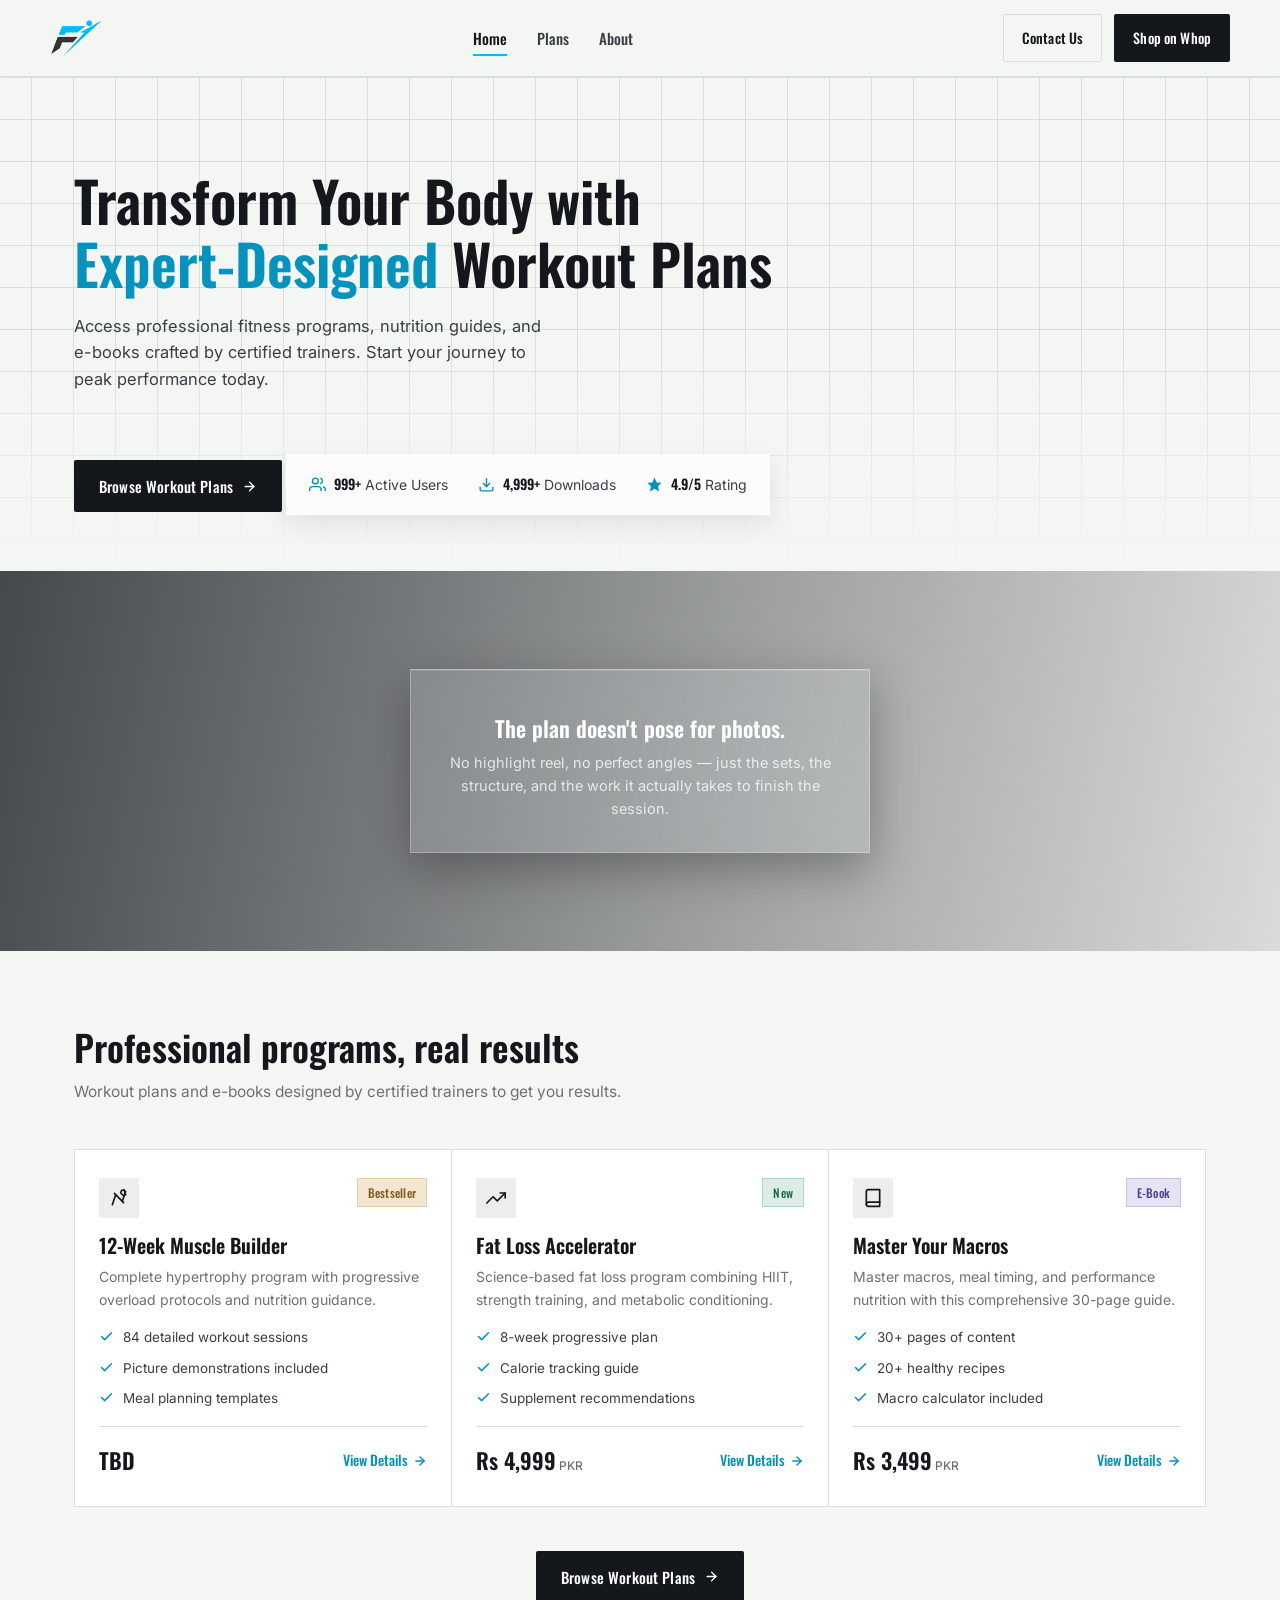
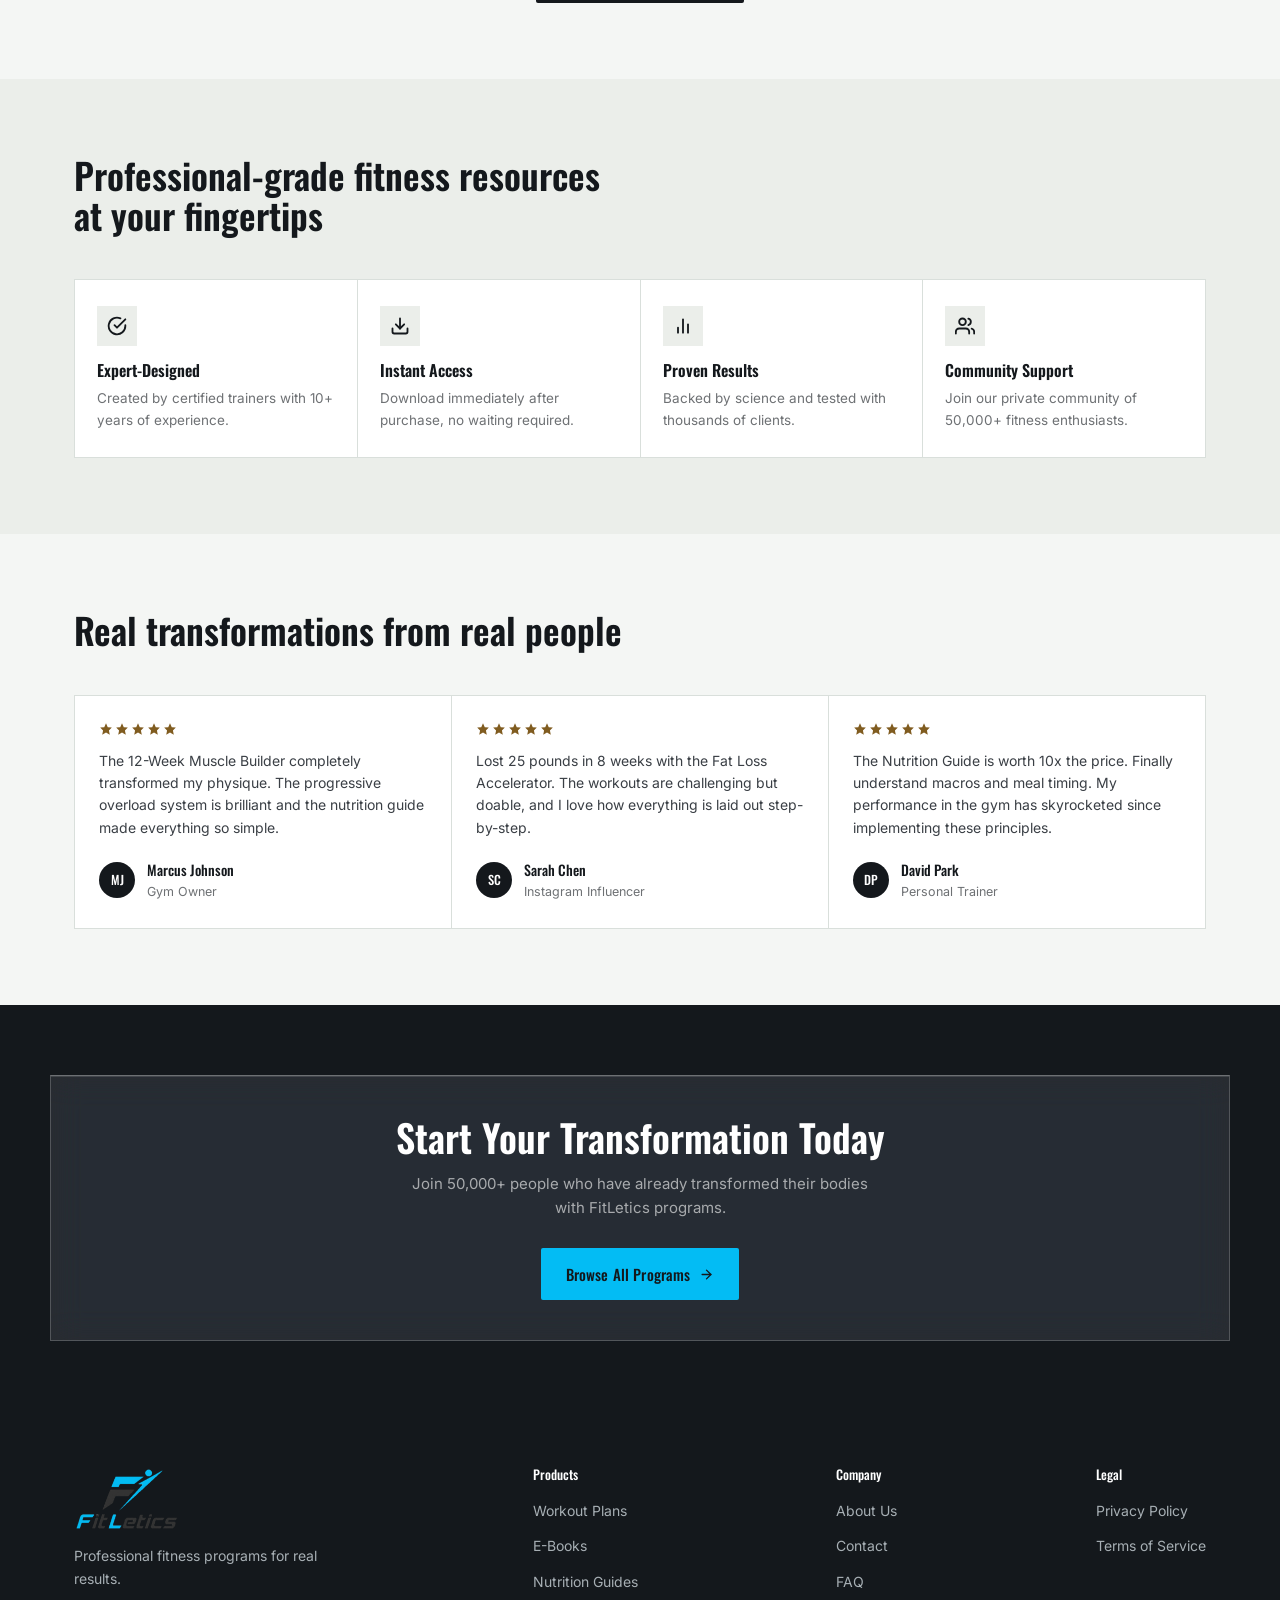
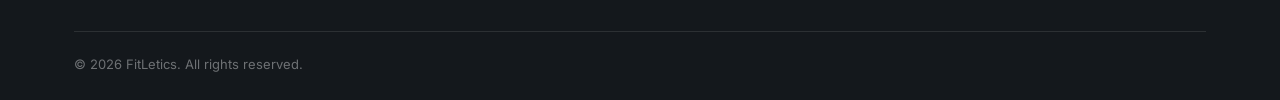
==== commit a223ffee: "Add files via upload" ====
--- a/index.html
+++ b/index.html
@@ -349,12 +349,24 @@
   document.querySelectorAll('.faq-item').forEach(function (item) {
     var q = item.querySelector('.faq-q');
     if (!q) return;
-    q.addEventListener('click', function () {
+    var toggle = function () {
       var wasOpen = item.classList.contains('open');
       document.querySelectorAll('.faq-item.open').forEach(function (i) {
         i.classList.remove('open');
+        var iq = i.querySelector('.faq-q');
+        if (iq) iq.setAttribute('aria-expanded', 'false');
       });
-      if (!wasOpen) item.classList.add('open');
+      if (!wasOpen) {
+        item.classList.add('open');
+        q.setAttribute('aria-expanded', 'true');
+      }
+    };
+    q.addEventListener('click', toggle);
+    q.addEventListener('keydown', function (e) {
+      if (e.key === 'Enter' || e.key === ' ' || e.key === 'Spacebar') {
+        e.preventDefault();
+        toggle();
+      }
     });
   });
 
@@ -448,7 +460,8 @@
   // Card tilt-on-hover -- subtle 3D tilt that tracks the cursor
   var tiltEls = document.querySelectorAll('.feature-card, .testi-card, .value-card');
   var isTouch = window.matchMedia ? window.matchMedia('(hover: none), (pointer: coarse)').matches : ('ontouchstart' in window);
-  if (!isTouch) {
+  var prefersReducedMotion = window.matchMedia ? window.matchMedia('(prefers-reduced-motion: reduce)').matches : false;
+  if (!isTouch && !prefersReducedMotion) {
     tiltEls.forEach(function (el) {
       el.style.transformStyle = 'preserve-3d';
       el.addEventListener('mousemove', function (e) {
--- a/style.css
+++ b/style.css
@@ -7,13 +7,13 @@
   --cyan-deep: #0592BD;
   --cyan-pale: #E3F6FD;
   --graphite: #3A3F45;
-  --steel: #7C8790;
+  --steel: #6E7174;
   --steel-light: #A7AFB4;
   --paper: #F4F6F4;
   --paper-2: #EBEEEA;
   --line: #D9DFDB;
   --white: #FFFFFF;
-  --amber: #B9852E;
+  --amber: #805C20;
   --amber-pale: #F3E6D0;
   --green: #2F8F63;
   --green-pale: #DCEEE3;
@@ -144,7 +144,7 @@
   color: var(--white);
 }
 .btn-outline-light:hover{ border-color: var(--white); }
-.btn-sm{ padding: 9px 18px; font-size: 14px; }
+.btn-sm{ padding: 12px 18px; font-size: 14px; min-height: 44px; }
 .btn-block{ width:100%; }
 
 /* =========================================================
@@ -199,11 +199,15 @@
 .nav-toggle{
   display:none;
   flex-direction:column;
+  align-items:center;
+  justify-content:center;
   gap:5px;
   background:none;
   border:none;
   cursor:pointer;
-  padding:6px;
+  width: 44px;
+  height: 44px;
+  padding:0;
 }
 .nav-toggle span{ width:22px; height:2px; background: var(--ink); }
 
@@ -240,7 +244,11 @@
 .hero-v2 .wrap > h1,
 .hero-v2 .wrap > p,
 .hero-v2 .wrap > .btn,
-.hero-v2 .wrap > .hero-stats{
+.hero-v2 .wrap > .hero-stats,
+.plans-hero .wrap > .pill-badge,
+.plans-hero .wrap > h1,
+.plans-hero .wrap > p,
+.about-hero .glass-panel{
   opacity:0;
   animation: heroIn .7s cubic-bezier(.2,.7,.3,1) forwards;
 }
@@ -248,8 +256,14 @@
 .hero-v2 .wrap > p{ animation-delay: .16s; }
 .hero-v2 .wrap > .btn{ animation-delay: .27s; }
 .hero-v2 .wrap > .hero-stats{ animation-delay: .4s; }
+.plans-hero .wrap > .pill-badge{ animation-delay: .05s; }
+.plans-hero .wrap > h1{ animation-delay: .14s; }
+.plans-hero .wrap > p{ animation-delay: .24s; }
+.about-hero .glass-panel{ animation-delay: .1s; }
 @media (prefers-reduced-motion: reduce){
-  .hero-v2 .wrap > h1, .hero-v2 .wrap > p, .hero-v2 .wrap > .btn, .hero-v2 .wrap > .hero-stats{
+  .hero-v2 .wrap > h1, .hero-v2 .wrap > p, .hero-v2 .wrap > .btn, .hero-v2 .wrap > .hero-stats,
+  .plans-hero .wrap > .pill-badge, .plans-hero .wrap > h1, .plans-hero .wrap > p,
+  .about-hero .glass-panel{
     opacity:1; animation:none;
   }
 }
@@ -407,7 +421,7 @@
   font-family: var(--font-body);
   font-weight: 500;
   font-size: 12px;
-  color: var(--steel-light);
+  color: var(--steel);
   margin-left: 3px;
 }
 .feature-card-foot a{
@@ -508,20 +522,42 @@
 
 /* FAQ */
 .faq{ display:flex; flex-direction:column; border-top: 1px solid var(--line); }
-.faq-item{ border-bottom: 1px solid var(--line); padding: 20px 0; cursor:pointer; transition: padding-left .2s ease; }
-.faq-item:hover{ padding-left: 6px; }
+.faq-item{
+  border-bottom: 1px solid var(--line);
+  padding: 20px 0;
+  cursor:pointer;
+  transition: padding-left .2s ease, background .2s ease;
+  -webkit-tap-highlight-color: transparent;
+}
+@media (hover: hover) and (pointer: fine){
+  .faq-item:hover{ padding-left: 6px; }
+}
+.faq-item:active{ background: var(--paper-2); }
 .faq-q{
   display:flex; align-items:center; justify-content:space-between;
+  gap: 16px;
   font-family: var(--font-display); font-weight:500; font-size: 16px;
+}
+.faq-q > span:first-child{
+  min-width: 0;
+  flex: 1 1 auto;
 }
 .faq-q .plus{
   font-family: var(--font-body);
   font-size: 20px; color: var(--cyan-deep);
-  transition: transform .2s ease; flex-shrink:0; margin-left:20px;
+  transition: transform .25s cubic-bezier(.34,1.56,.64,1);
+  flex-shrink:0;
+  width: 28px; height: 28px;
+  display:flex; align-items:center; justify-content:center;
 }
 .faq-item.open .faq-q .plus{ transform: rotate(45deg); }
-.faq-a{ max-height:0; overflow:hidden; transition:max-height .25s ease; color:var(--steel); font-size:14.5px; }
-.faq-item.open .faq-a{ max-height:240px; margin-top:12px; }
+.faq-a{
+  max-height:0; overflow:hidden;
+  opacity: 0;
+  transition: max-height .3s ease, opacity .3s ease, margin-top .3s ease;
+  color:var(--steel); font-size:14.5px;
+}
+.faq-item.open .faq-a{ max-height:240px; margin-top:12px; opacity: 1; }
 
 /* =========================================================
    About page
@@ -624,9 +660,10 @@
   .nav-links.open{
     display:flex; flex-direction:column;
     position:absolute; top:100%; left:0; right:0;
-    background: var(--paper); padding: 22px 24px;
-    border-bottom: 1px solid var(--line); gap: 18px;
+    background: var(--paper); padding: 10px 24px;
+    border-bottom: 1px solid var(--line); gap: 2px;
   }
+  .nav-links.open a{ padding: 12px 0; min-height: 44px; display:flex; align-items:center; }
 
   .hero-v2{ padding: 44px 0 36px; }
   .about-hero{ min-height: 360px; }
@@ -861,7 +898,8 @@
   font-family: var(--font-display);
   font-size: 14px;
   font-weight: 500;
-  padding: 9px 18px;
+  padding: 12px 18px;
+  min-height: 44px;
   border: 1px solid var(--line);
   background: var(--white);
   color: var(--graphite);
@@ -909,7 +947,7 @@
 }
 
 /* Focus visibility */
-a:focus-visible, button:focus-visible{
+a:focus-visible, button:focus-visible, [role="button"]:focus-visible{
   outline: 2px solid var(--cyan-deep);
   outline-offset: 3px;
 }
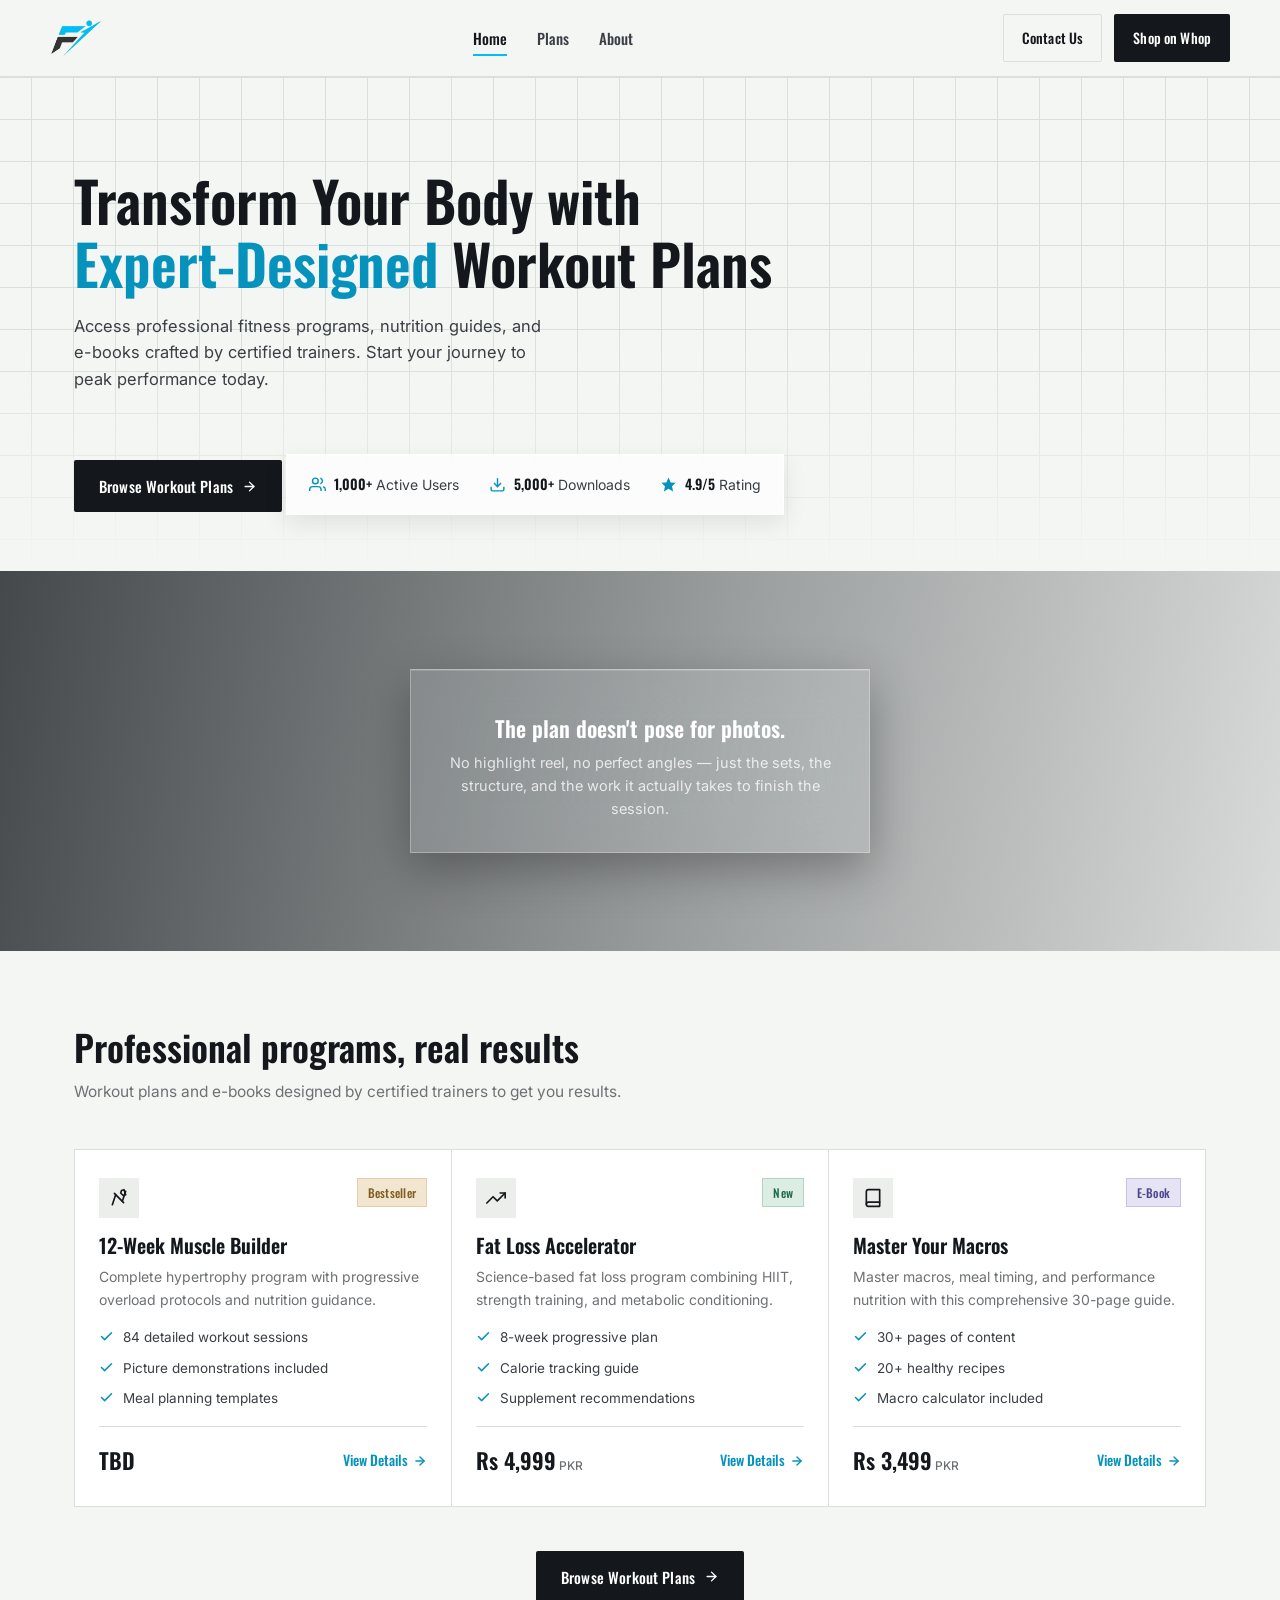
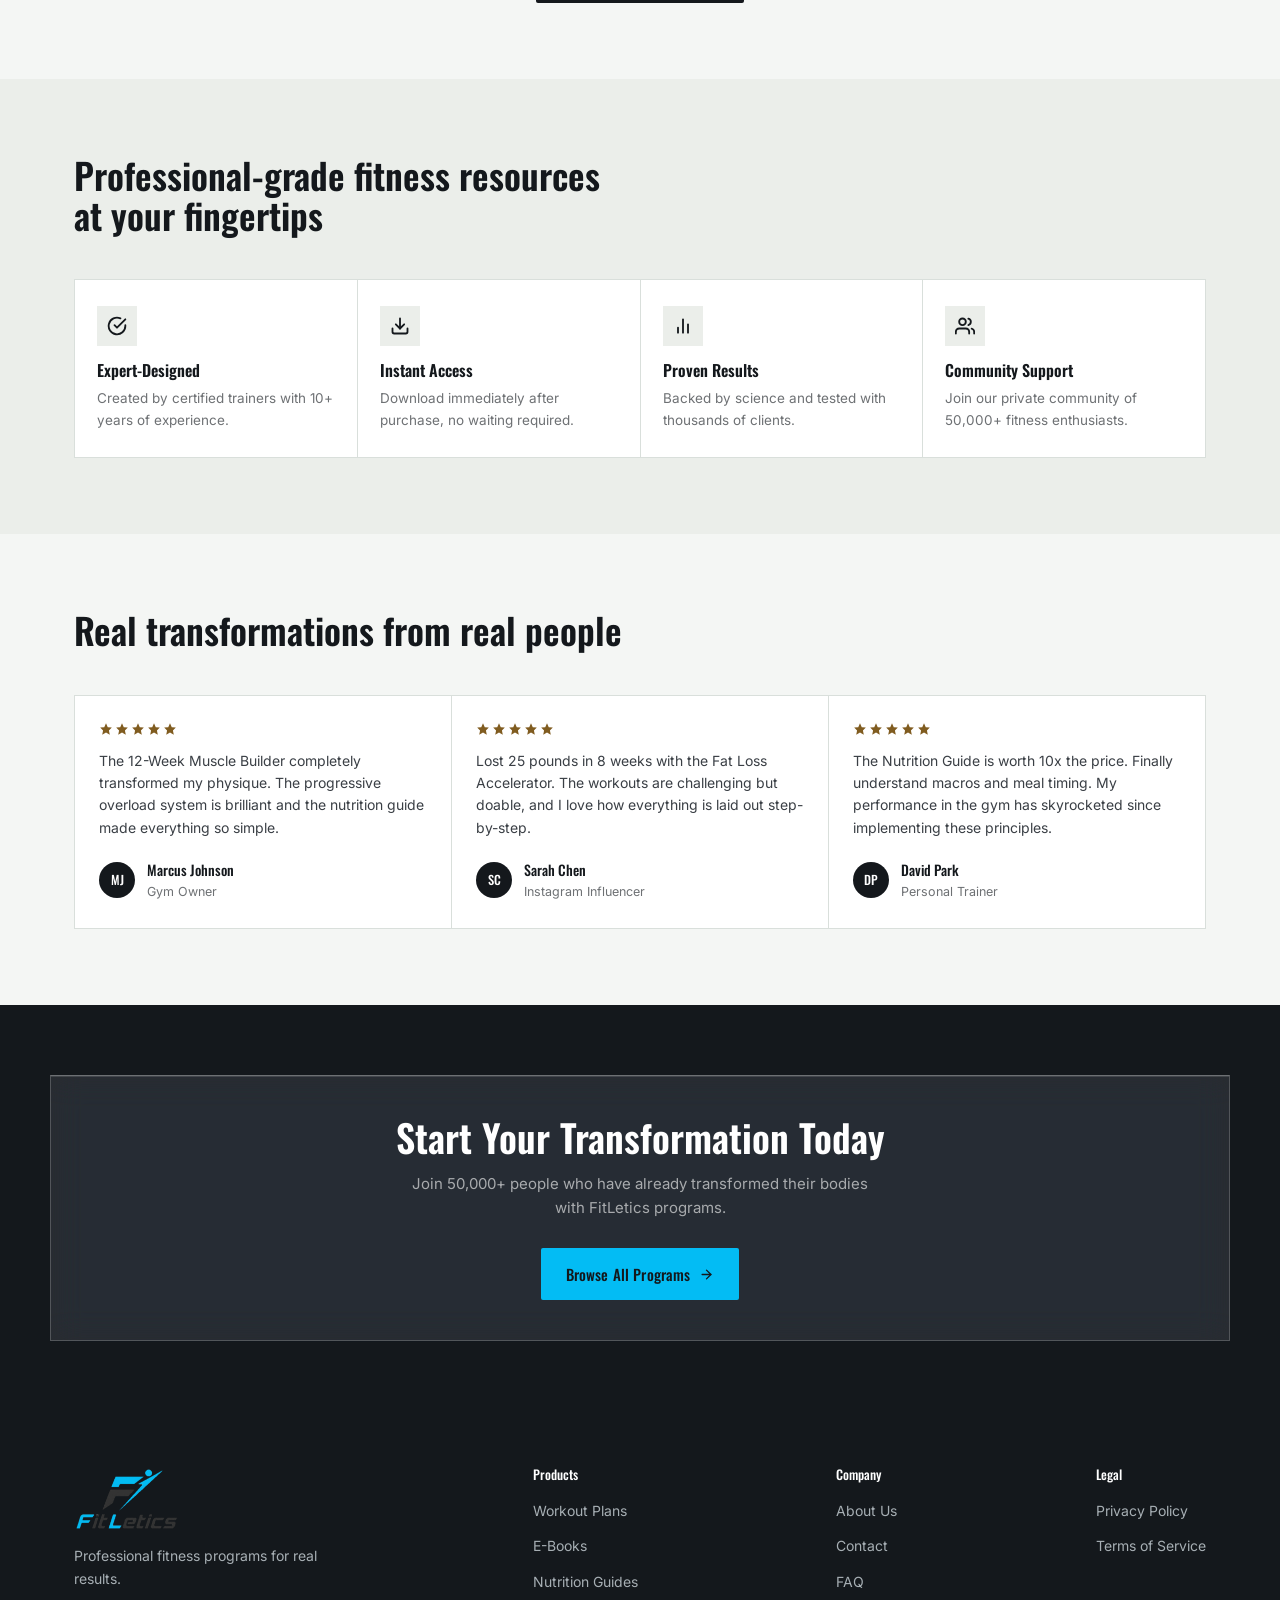
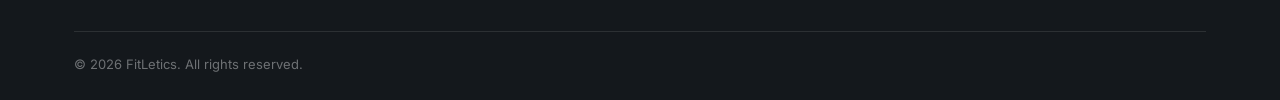
==== commit 1f9e6090: "Add files via upload" ====
--- a/index.html
+++ b/index.html
@@ -9,6 +9,28 @@
 <link rel="preconnect" href="https://fonts.googleapis.com">
 <link href="https://fonts.googleapis.com/css2?family=Oswald:wght@400;500;600;700&family=Inter:wght@400;500;600;700&display=swap" rel="stylesheet">
 <link rel="stylesheet" href="style.css">
+<script type="application/ld+json">
+{
+  "@context": "https://schema.org",
+  "@graph": [
+    {
+      "@type": "Organization",
+      "name": "FitLetics",
+      "url": "https://fitletics.netlify.app/",
+      "logo": "https://fitletics.netlify.app/assets/logo.png",
+      "description": "FitLetics builds structured digital training programs, nutrition guides, and e-books, delivered instantly through Whop.",
+      "sameAs": [
+        "https://whop.com/fitletics"
+      ]
+    },
+    {
+      "@type": "WebSite",
+      "name": "FitLetics",
+      "url": "https://fitletics.netlify.app/"
+    }
+  ]
+}
+</script>
 </head>
 <body>
 
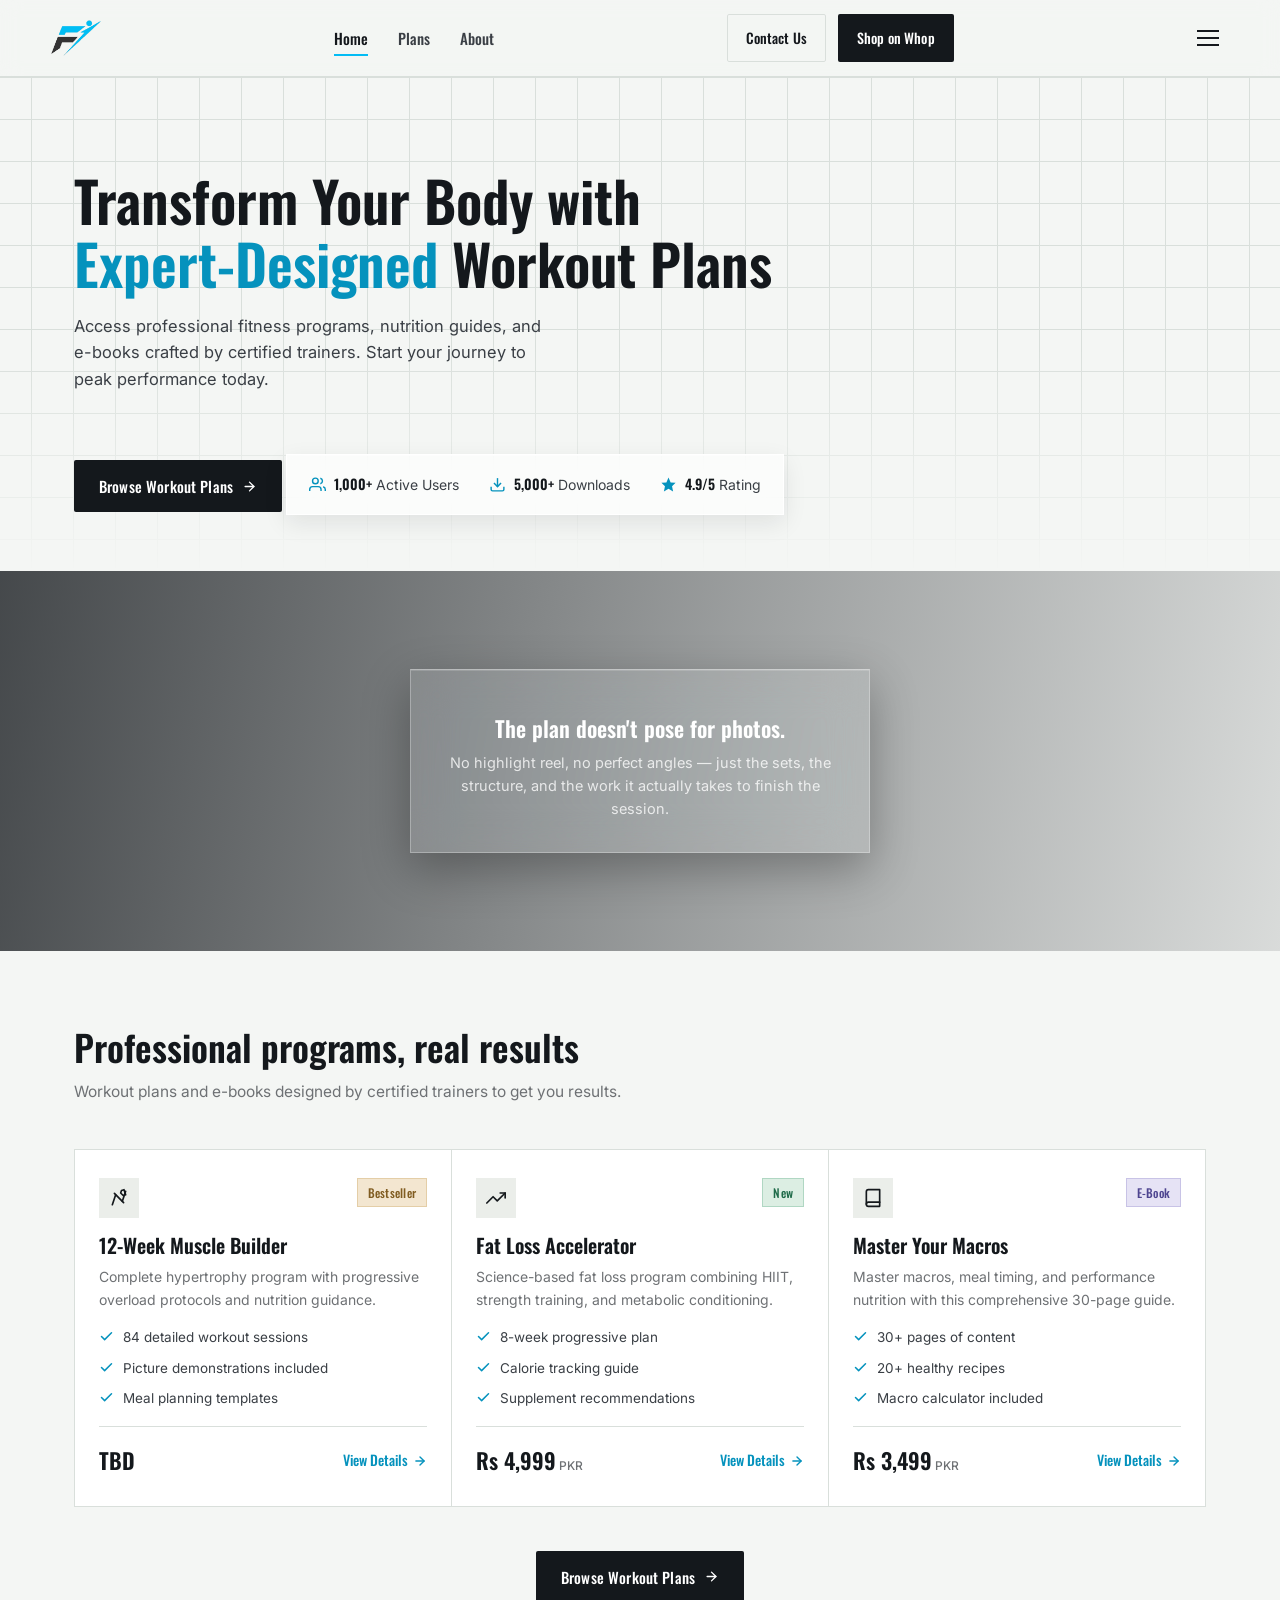
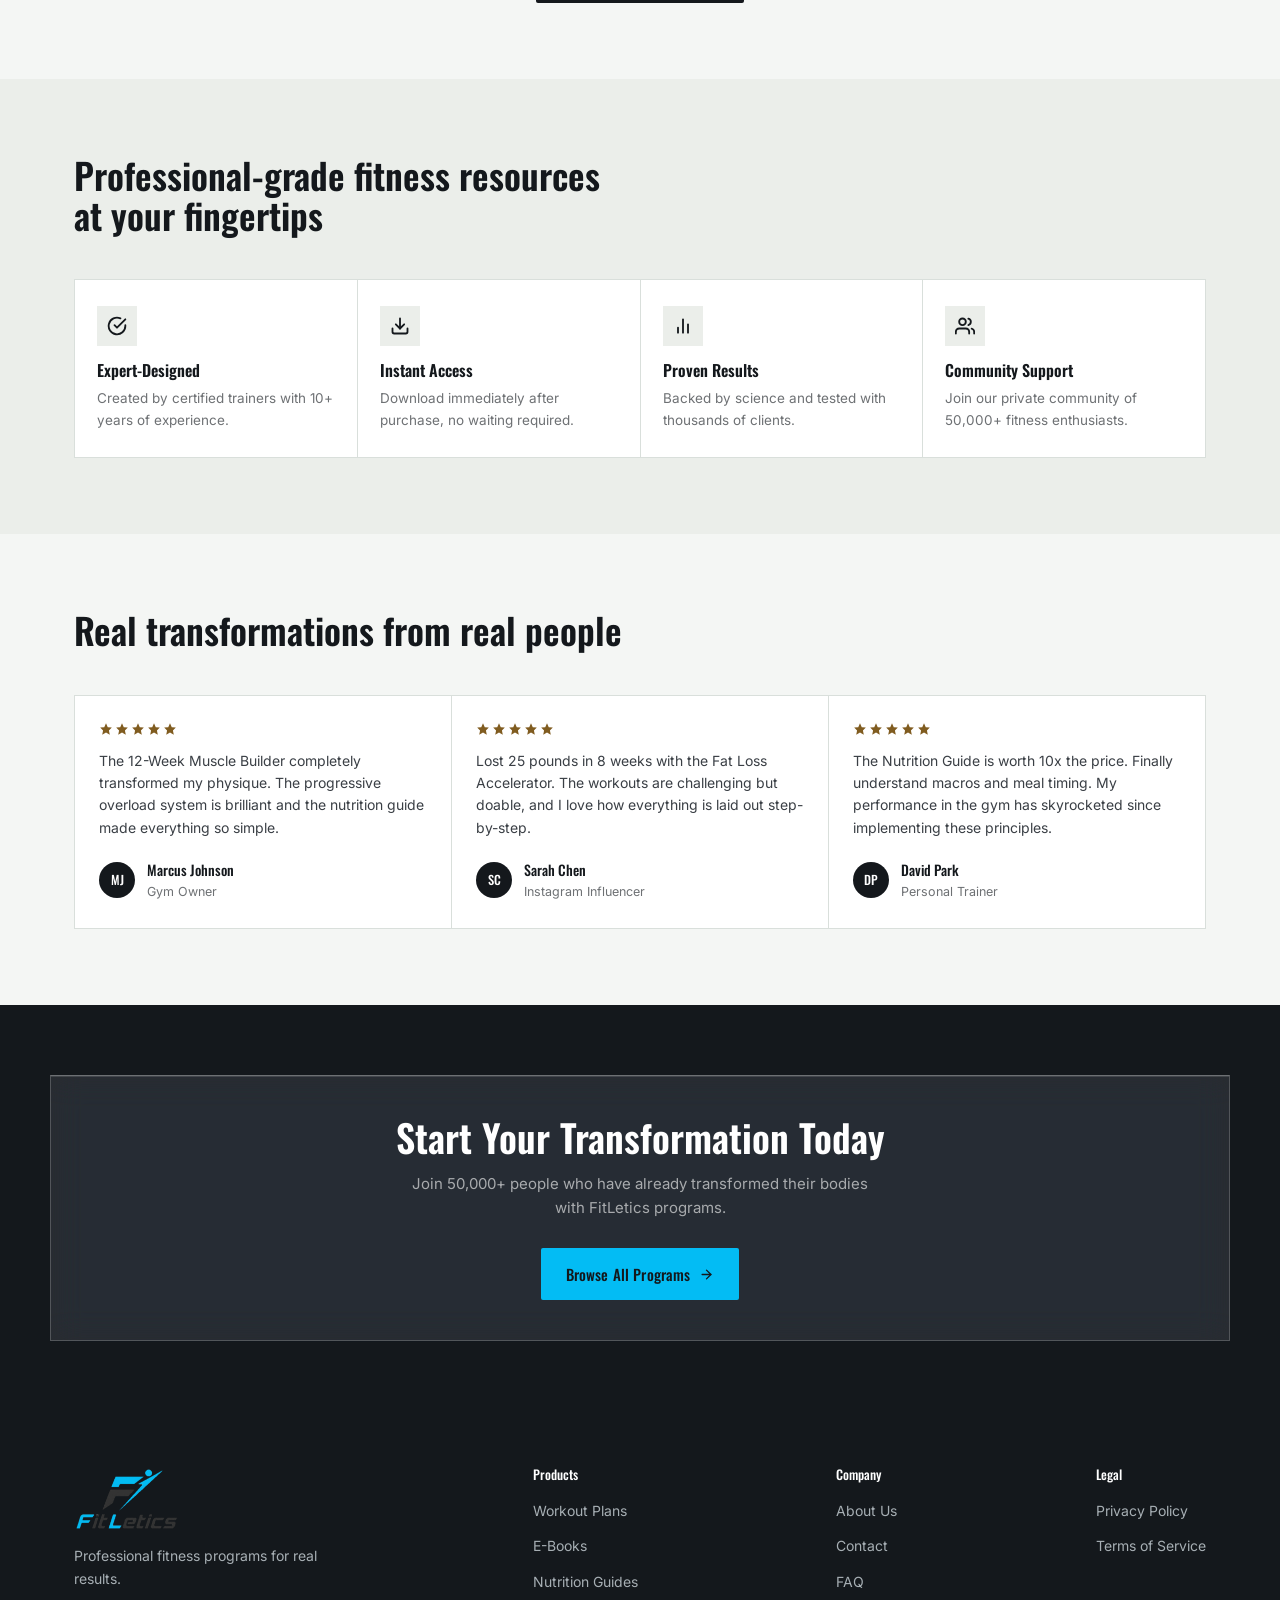
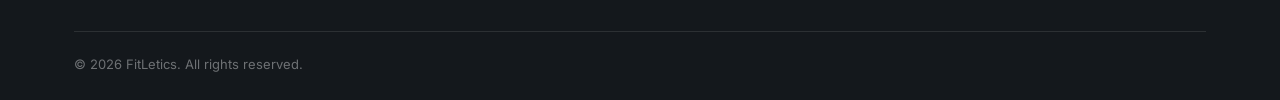
==== commit cef5f59f: "Add files via upload" ====
--- a/index.html
+++ b/index.html
@@ -48,11 +48,32 @@
       <a href="mailto:hellofitletics@gmail.com" class="btn btn-outline btn-sm">Contact Us</a>
       <a href="https://whop.com/fitletics" target="_blank" rel="noopener" class="btn btn-primary btn-sm">Shop on Whop</a>
     </div>
-    <button class="nav-toggle" aria-label="Toggle menu">
+    <button class="nav-toggle" aria-label="Toggle menu" aria-haspopup="dialog" aria-controls="sideMenu">
       <span></span><span></span><span></span>
     </button>
   </div>
 </header>
+
+<div class="side-menu-overlay" id="sideMenuOverlay" aria-hidden="true">
+  <aside class="side-menu" id="sideMenu" role="dialog" aria-modal="true" aria-label="Site menu">
+    <div class="side-menu-head">
+      <a href="index.html" class="nav-logo" style="font-family:var(--font-display);font-weight:700;font-size:18px;color:var(--ink);">FitLetics</a>
+      <button class="side-menu-close" id="sideMenuClose" aria-label="Close menu">
+        <svg viewBox="0 0 24 24" fill="none" stroke="currentColor" stroke-width="2" stroke-linecap="round" stroke-linejoin="round"><line x1="18" y1="6" x2="6" y2="18"/><line x1="6" y1="6" x2="18" y2="18"/></svg>
+      </button>
+    </div>
+    <nav class="side-menu-links">
+      <a href="index.html" class="active">Home</a>
+      <a href="plans.html">Plans</a>
+      <a href="about.html">About</a>
+      <a href="plans.html#faq">FAQs</a>
+      <a href="mailto:hellofitletics@gmail.com">Contact</a>
+    </nav>
+    <div class="side-menu-foot">
+      <a href="https://whop.com/fitletics" target="_blank" rel="noopener" class="btn btn-primary btn-sm">Shop on Whop</a>
+    </div>
+  </aside>
+</div>
 
 <section class="hero-v2">
   <div class="wrap">
@@ -361,6 +382,32 @@
 
 <script>
 document.addEventListener('DOMContentLoaded', () => {
+  // Side menu — hamburger opens a drawer with all page links (mobile + desktop)
+  var sideMenuOverlay = document.getElementById("sideMenuOverlay");
+  var navToggleBtn = document.querySelector(".nav-toggle");
+  if (sideMenuOverlay && navToggleBtn && !sideMenuOverlay.dataset.bound) {
+    sideMenuOverlay.dataset.bound = "true";
+    var sideMenuClose = document.getElementById("sideMenuClose");
+    var openSideMenu = function () {
+      sideMenuOverlay.classList.add("open");
+      sideMenuOverlay.setAttribute("aria-hidden", "false");
+      document.body.classList.add("menu-open");
+    };
+    var closeSideMenu = function () {
+      sideMenuOverlay.classList.remove("open");
+      sideMenuOverlay.setAttribute("aria-hidden", "true");
+      document.body.classList.remove("menu-open");
+    };
+    navToggleBtn.addEventListener("click", openSideMenu);
+    if (sideMenuClose) sideMenuClose.addEventListener("click", closeSideMenu);
+    sideMenuOverlay.addEventListener("click", function (e) {
+      if (e.target === sideMenuOverlay) closeSideMenu();
+    });
+    document.addEventListener("keydown", function (e) {
+      if (e.key === "Escape" && sideMenuOverlay.classList.contains("open")) closeSideMenu();
+    });
+  }
+
   var toggle = document.querySelector('.nav-toggle');
   var links = document.querySelector('.nav-links');
   if (toggle && links) {
@@ -511,6 +558,5 @@
   }
 
 });</script>
-<script src="script.js"></script>
 </body>
 </html>
--- a/style.css
+++ b/style.css
@@ -197,7 +197,7 @@
 .nav-cta{ display:flex; align-items:center; gap:12px; }
 
 .nav-toggle{
-  display:none;
+  display:flex;
   flex-direction:column;
   align-items:center;
   justify-content:center;
@@ -209,7 +209,93 @@
   height: 44px;
   padding:0;
 }
-.nav-toggle span{ width:22px; height:2px; background: var(--ink); }
+.nav-toggle span{ width:22px; height:2px; background: var(--ink); transition: transform .2s ease, opacity .2s ease; }
+
+/* =========================================================
+   Side menu — hamburger-triggered drawer, mobile + desktop
+   ========================================================= */
+body.menu-open{ overflow:hidden; }
+
+.side-menu-overlay{
+  position:fixed;
+  inset:0;
+  z-index: 400;
+  background: rgba(20,24,28,0.6);
+  backdrop-filter: blur(3px);
+  -webkit-backdrop-filter: blur(3px);
+  opacity:0;
+  visibility:hidden;
+  transition: opacity .25s ease, visibility 0s linear .25s;
+}
+.side-menu-overlay.open{
+  opacity:1;
+  visibility:visible;
+  transition: opacity .25s ease, visibility 0s linear 0s;
+}
+
+.side-menu{
+  position:fixed;
+  top:0; right:0;
+  height:100%;
+  width: min(340px, 86vw);
+  background: var(--white);
+  border-left: 1px solid var(--line);
+  box-shadow: -18px 0 48px rgba(20,24,28,0.25);
+  display:flex;
+  flex-direction:column;
+  transform: translateX(100%);
+  transition: transform .3s cubic-bezier(.2,.7,.2,1);
+}
+.side-menu-overlay.open .side-menu{ transform:none; }
+
+.side-menu-head{
+  display:flex;
+  align-items:center;
+  justify-content:space-between;
+  padding: 18px 20px;
+  border-bottom: 1px solid var(--line);
+}
+.side-menu-head img{ height:30px; width:auto; }
+.side-menu-close{
+  width: 38px; height: 38px;
+  display:flex; align-items:center; justify-content:center;
+  background:none;
+  border:1px solid var(--line);
+  color: var(--ink);
+  cursor:pointer;
+  transition: background .15s ease, color .15s ease, border-color .15s ease;
+}
+.side-menu-close:hover{ background: var(--ink); color: var(--white); border-color: var(--ink); }
+.side-menu-close svg{ width:18px; height:18px; }
+
+.side-menu-links{
+  display:flex;
+  flex-direction:column;
+  padding: 8px 0;
+  overflow-y:auto;
+}
+.side-menu-links a{
+  font-family: var(--font-display);
+  font-size: 17px;
+  font-weight: 500;
+  color: var(--graphite);
+  padding: 16px 24px;
+  border-bottom: 1px solid var(--line);
+  transition: color .15s ease, background .15s ease, padding-left .15s ease;
+}
+.side-menu-links a:hover, .side-menu-links a.active{
+  color: var(--ink);
+  background: var(--paper-2);
+  padding-left: 28px;
+}
+.side-menu-links a.active{ color: var(--cyan-deep); }
+
+.side-menu-foot{ margin-top:auto; padding: 18px 20px; border-top: 1px solid var(--line); }
+.side-menu-foot .btn{ width:100%; text-align:center; justify-content:center; }
+
+@media (max-width: 420px){
+  .side-menu{ width: 100vw; }
+}
 
 /* =========================================================
    Hero (blueprint grid backdrop, left-aligned)
@@ -951,3 +1037,100 @@
   outline: 2px solid var(--cyan-deep);
   outline-offset: 3px;
 }
+
+/* =========================================================
+   Plan cards that open a detail modal
+   ========================================================= */
+.feature-card[data-modal-image]{ cursor: pointer; }
+
+/* =========================================================
+   Plan detail modal
+   ========================================================= */
+body.modal-open{ overflow: hidden; }
+
+.plan-modal-overlay{
+  position: fixed;
+  inset: 0;
+  z-index: 300;
+  display: flex;
+  align-items: center;
+  justify-content: center;
+  padding: 24px;
+  background: rgba(20,24,28,0.72);
+  backdrop-filter: blur(6px);
+  -webkit-backdrop-filter: blur(6px);
+  opacity: 0;
+  visibility: hidden;
+  transition: opacity .25s ease, visibility 0s linear .25s;
+}
+.plan-modal-overlay.open{
+  opacity: 1;
+  visibility: visible;
+  transition: opacity .25s ease, visibility 0s linear 0s;
+}
+
+.plan-modal{
+  position: relative;
+  width: 100%;
+  max-width: 760px;
+  max-height: 88vh;
+  overflow-y: auto;
+  background: var(--white);
+  border: 1px solid var(--line);
+  box-shadow: 0 24px 64px rgba(20,24,28,0.35);
+  transform: translateY(16px) scale(.98);
+  transition: transform .3s cubic-bezier(.2,.7,.2,1);
+}
+.plan-modal-overlay.open .plan-modal{ transform: none; }
+
+.plan-modal-close{
+  position: absolute;
+  top: 14px; right: 14px;
+  z-index: 2;
+  width: 38px; height: 38px;
+  display: flex; align-items: center; justify-content: center;
+  background: rgba(255,255,255,0.92);
+  border: 1px solid var(--line);
+  color: var(--ink);
+  cursor: pointer;
+  transition: background .15s ease, color .15s ease, border-color .15s ease;
+}
+.plan-modal-close:hover{ background: var(--ink); color: var(--white); border-color: var(--ink); }
+.plan-modal-close svg{ width: 18px; height: 18px; }
+
+.plan-modal-media{
+  width: 100%;
+  aspect-ratio: 16 / 9;
+  background: var(--paper-2);
+  overflow: hidden;
+}
+.plan-modal-media img{
+  width: 100%;
+  height: 100%;
+  object-fit: cover;
+  object-position: center;
+  display: block;
+}
+
+.plan-modal-body{ padding: 32px 32px 36px; }
+.plan-modal-body .tag{ margin-bottom: 14px; }
+.plan-modal-body h3{
+  font-size: clamp(24px, 3.4vw, 32px);
+  margin-bottom: 12px;
+}
+.plan-modal-body > p{
+  color: var(--steel);
+  font-size: 15.5px;
+  margin-bottom: 22px;
+}
+.plan-modal-body .feature-list{ margin-bottom: 26px; }
+.plan-modal-body .feature-card-foot{
+  border-top: 1px solid var(--line);
+  padding-top: 22px;
+}
+
+@media (max-width: 640px){
+  .plan-modal-overlay{ padding: 0; align-items: flex-end; }
+  .plan-modal{ max-width: 100%; max-height: 92vh; }
+  .plan-modal-body{ padding: 26px 22px 28px; }
+}
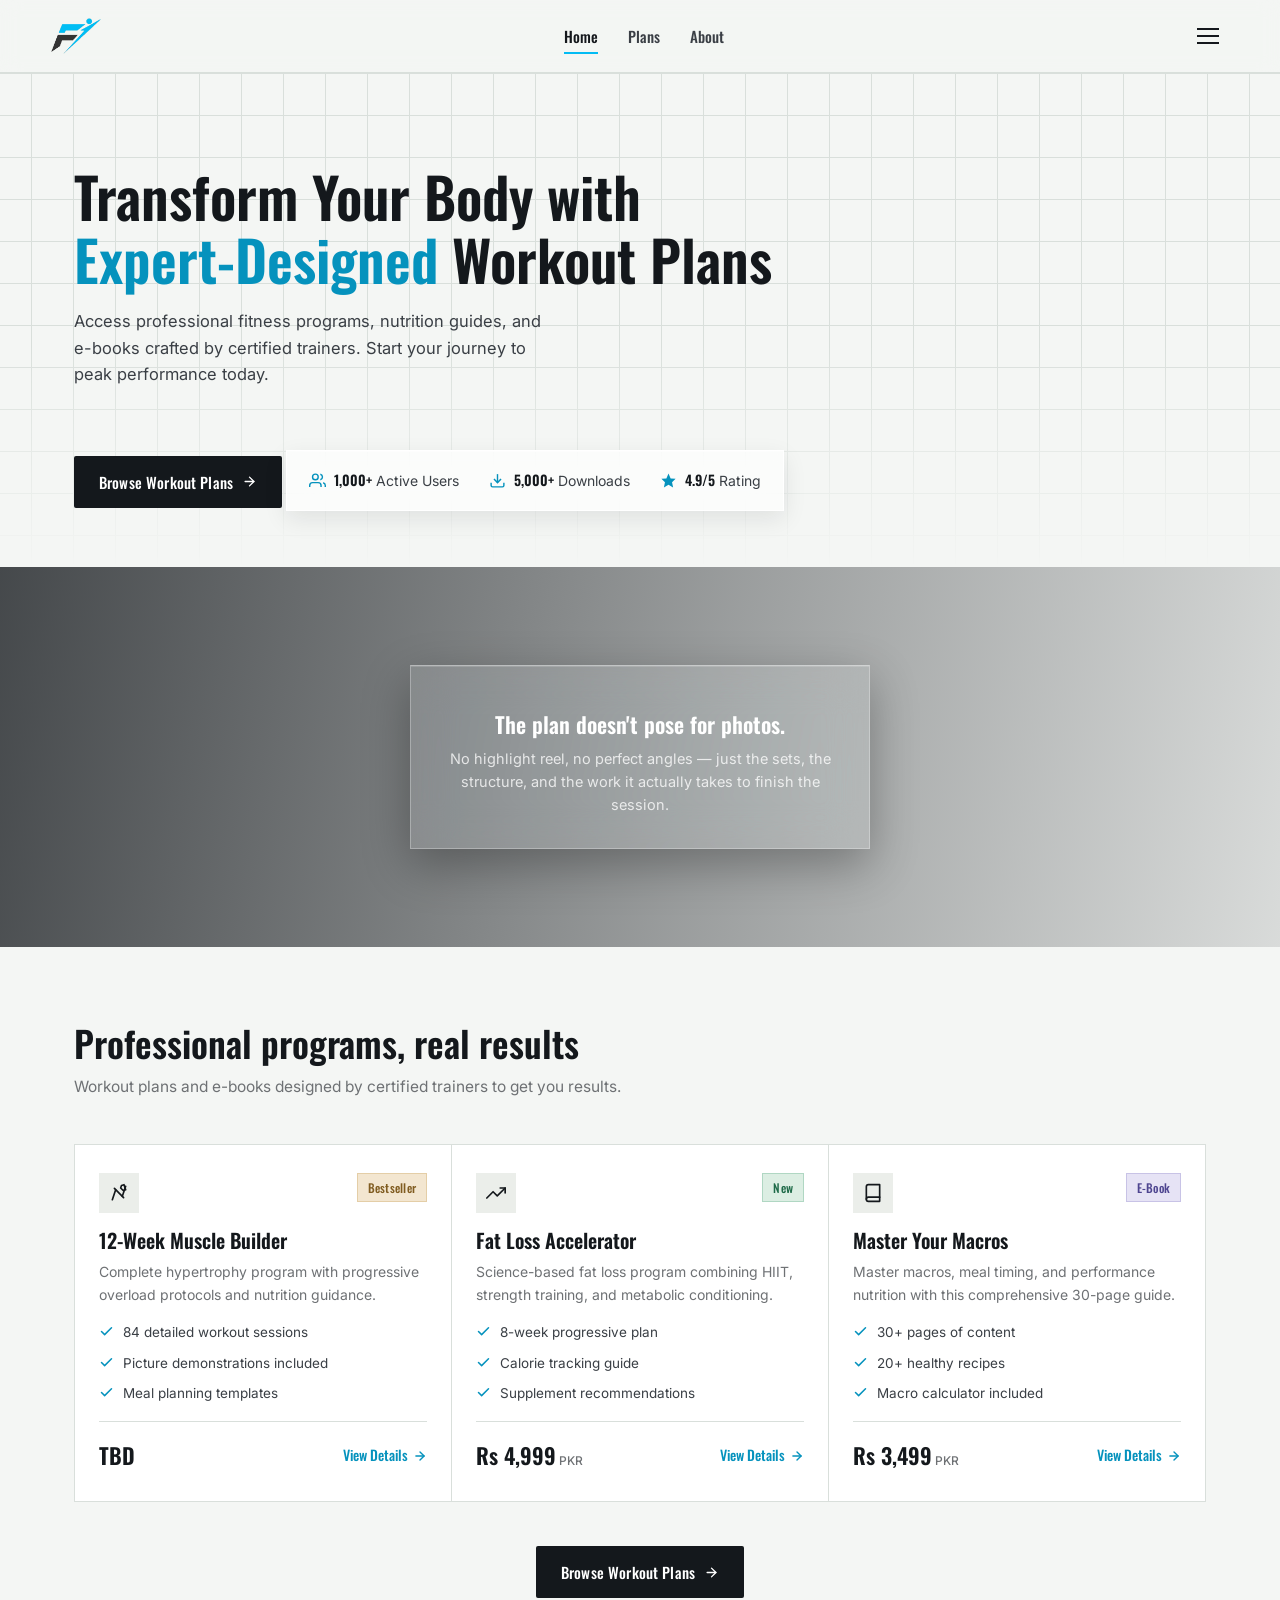
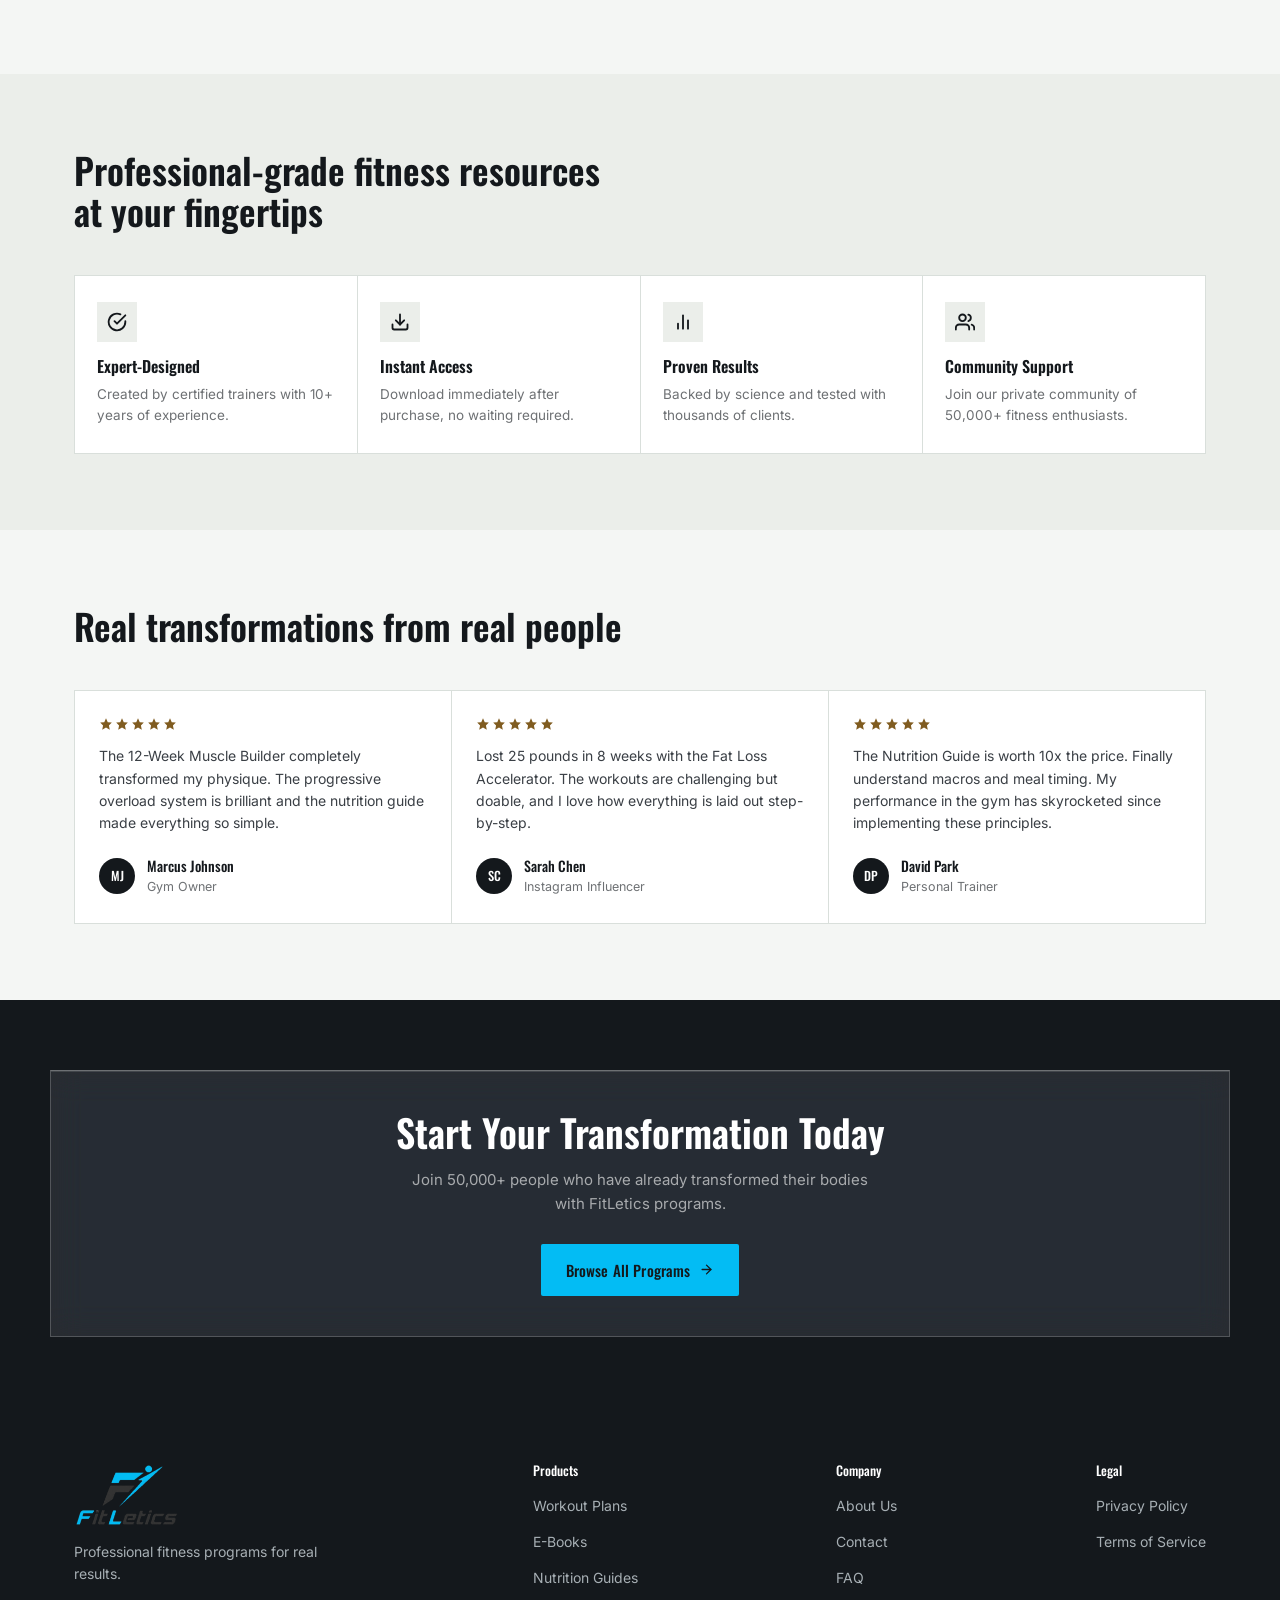
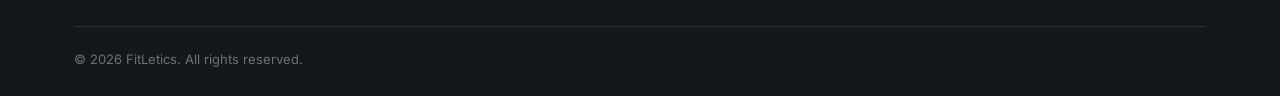
==== commit 6551617c: "Add files via upload" ====
--- a/index.html
+++ b/index.html
@@ -44,10 +44,6 @@
       <a href="plans.html">Plans</a>
       <a href="about.html">About</a>
     </nav>
-    <div class="nav-cta">
-      <a href="mailto:hellofitletics@gmail.com" class="btn btn-outline btn-sm">Contact Us</a>
-      <a href="https://whop.com/fitletics" target="_blank" rel="noopener" class="btn btn-primary btn-sm">Shop on Whop</a>
-    </div>
     <button class="nav-toggle" aria-label="Toggle menu" aria-haspopup="dialog" aria-controls="sideMenu">
       <span></span><span></span><span></span>
     </button>
@@ -69,9 +65,6 @@
       <a href="plans.html#faq">FAQs</a>
       <a href="mailto:hellofitletics@gmail.com">Contact</a>
     </nav>
-    <div class="side-menu-foot">
-      <a href="https://whop.com/fitletics" target="_blank" rel="noopener" class="btn btn-primary btn-sm">Shop on Whop</a>
-    </div>
   </aside>
 </div>
 
--- a/style.css
+++ b/style.css
@@ -477,6 +477,25 @@
 .tag-green{ background: var(--green-pale); color:#1F6B49; border-color: rgba(47,143,99,0.25); }
 .tag-violet{ background: var(--violet-pale); color:#4E4590; border-color: rgba(110,99,182,0.25); }
 
+.feature-card-image{
+  margin: -28px -24px 0;
+  aspect-ratio: 9 / 8;
+  overflow: hidden;
+  background: var(--paper-2);
+}
+.feature-card-image img{
+  width: 100%;
+  height: 100%;
+  object-fit: cover;
+  object-position: center;
+  display: block;
+  transition: transform .3s ease;
+}
+.feature-card:hover .feature-card-image img{ transform: scale(1.04); }
+
+/* Per-plan image zoom — tweak the scale value to zoom a specific plan's cover in/out */
+.feature-card[data-modal-image="images/master-your-macros.jpg"] .feature-card-image img{ transform: scale(1.06); }
+.feature-card[data-modal-image="images/master-your-macros.jpg"]:hover .feature-card-image img{ transform: scale(1.1); }
 .feature-card h3{ font-size: 20px; }
 .feature-card > p{ color: var(--steel); font-size: 14px; margin-top:-6px; }
 .feature-list{ display:flex; flex-direction:column; gap:9px; }
@@ -765,6 +784,7 @@
   .plans-hero{ padding: 40px 0 12px; }
 
   .feature-card{ padding: 22px; }
+  .feature-card-image{ margin: -22px -22px 0; aspect-ratio: 9 / 8; }
   .feature-card-foot{
     flex-direction: column;
     align-items: flex-start;
